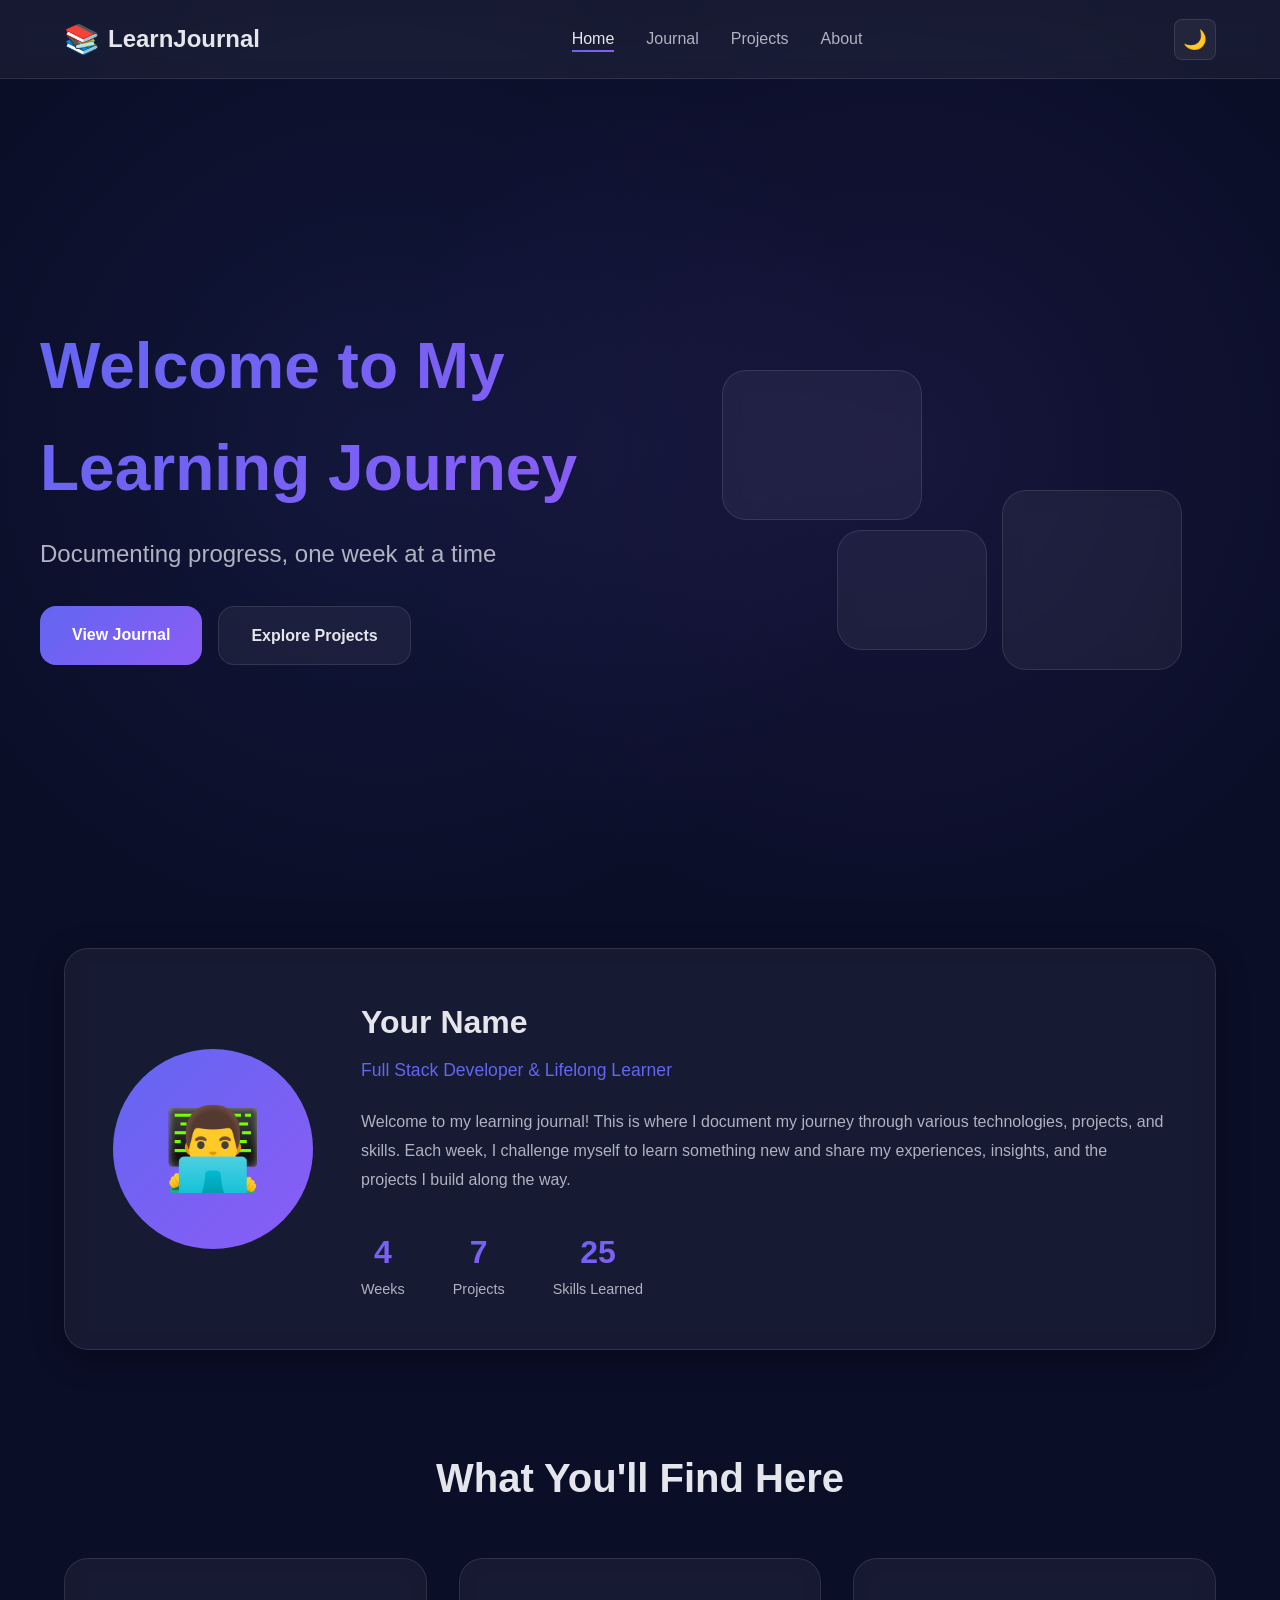
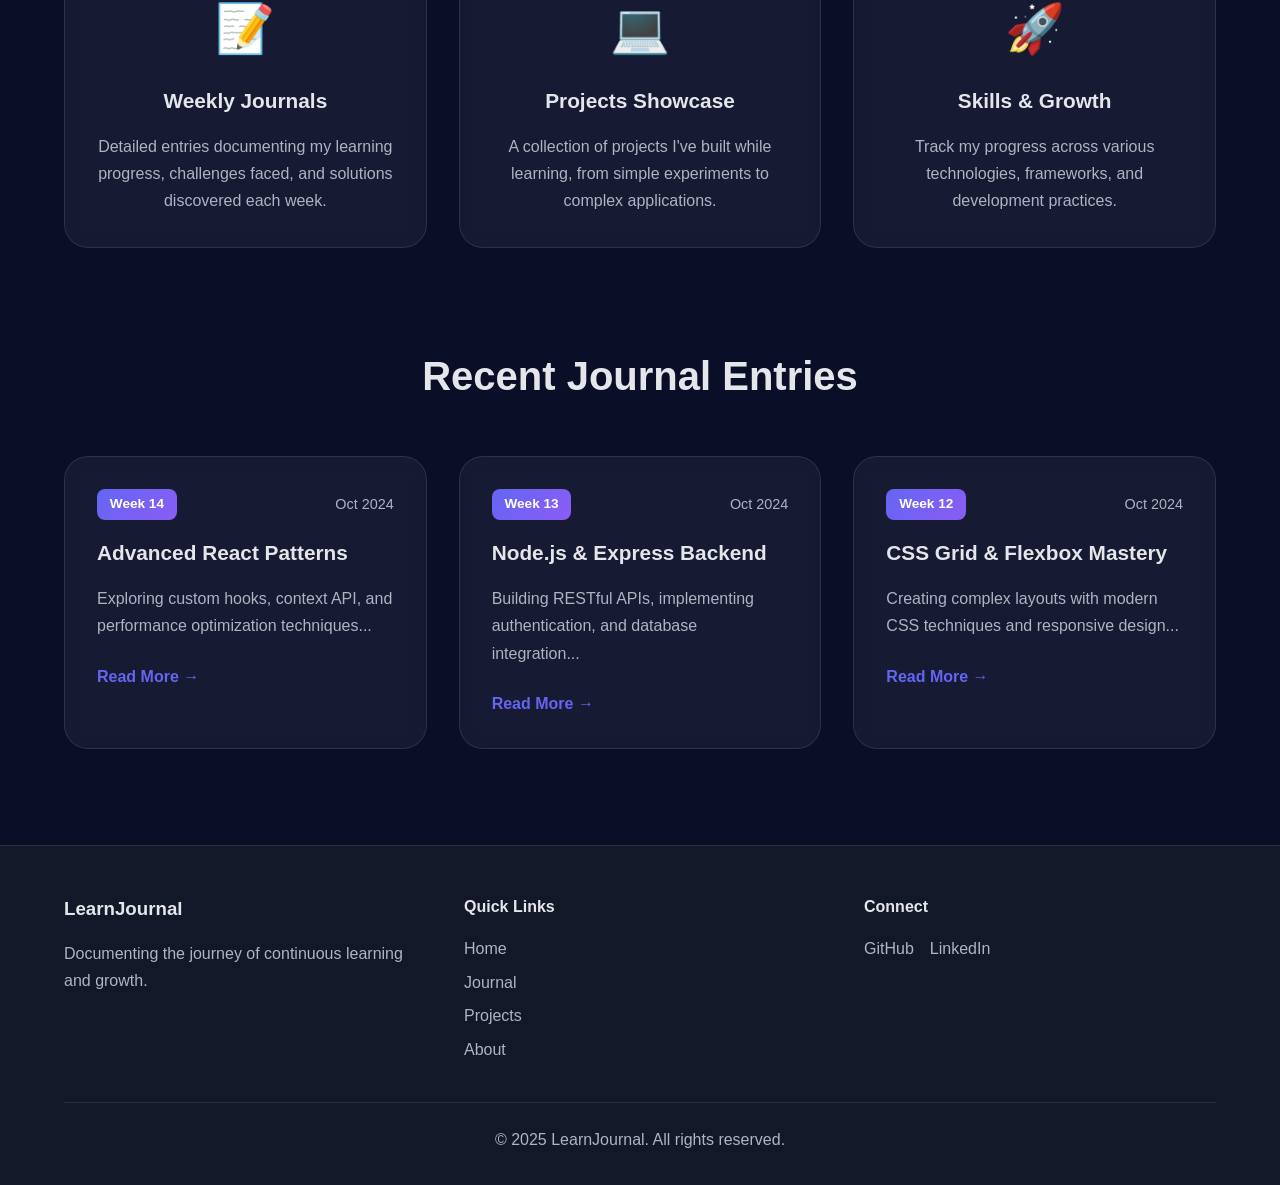
==== index.html @ dde5b125 "Initial Commit" ====
<!DOCTYPE html>
<html lang="en">
<head>
    <meta charset="UTF-8">
    <meta name="viewport" content="width=device-width, initial-scale=1.0">
    <title>Learning Journal - Home</title>
    <link rel="stylesheet" href="css/styles.css">
    <meta name="theme-color" content="#6366f1">
    <link rel="manifest" href="manifest.json">
</head>
<body>
    <!-- Navigation Bar -->
    <nav class="navbar">
        <div class="nav-container">
            <div class="nav-logo">
                <span class="logo-icon">📚</span>
                <span class="logo-text">LearnJournal</span>
            </div>
            <ul class="nav-menu">
                <li class="nav-item"><a href="index.html" class="nav-link active">Home</a></li>
                <li class="nav-item"><a href="journal.html" class="nav-link">Journal</a></li>
                <li class="nav-item"><a href="projects.html" class="nav-link">Projects</a></li>
                <li class="nav-item"><a href="about.html" class="nav-link">About</a></li>
            </ul>
            <button class="theme-toggle" id="themeToggle">
                <span class="theme-icon">🌙</span>
            </button>
            <div class="hamburger" id="hamburger">
                <span></span>
                <span></span>
                <span></span>
            </div>
        </div>
    </nav>

    <!-- Hero Section -->
    <section class="hero">
        <div class="hero-content">
            <div class="hero-text">
                <h1 class="hero-title fade-in">Welcome to My Learning Journey</h1>
                <p class="hero-subtitle fade-in-delay">Documenting progress, one week at a time</p>
                <div class="hero-buttons fade-in-delay-2">
                    <a href="journal.html" class="btn btn-primary">View Journal</a>
                    <a href="projects.html" class="btn btn-secondary">Explore Projects</a>
                </div>
            </div>
            <div class="hero-illustration">
                <div class="floating-card card-1"></div>
                <div class="floating-card card-2"></div>
                <div class="floating-card card-3"></div>
            </div>
        </div>
    </section>

    <!-- Profile Card -->
    <section class="profile-section">
        <div class="container">
            <div class="profile-card glass-effect">
                <div class="profile-image">
                    <div class="avatar-placeholder">👨‍💻</div>
                </div>
                <div class="profile-info">
                    <h2 class="profile-name">Your Name</h2>
                    <p class="profile-title">Full Stack Developer & Lifelong Learner</p>
                    <p class="profile-description">
                        Welcome to my learning journal! This is where I document my journey through various technologies, 
                        projects, and skills. Each week, I challenge myself to learn something new and share my experiences, 
                        insights, and the projects I build along the way.
                    </p>
                    <div class="profile-stats">
                        <div class="stat">
                            <span class="stat-number">14</span>
                            <span class="stat-label">Weeks</span>
                        </div>
                        <div class="stat">
                            <span class="stat-number">25+</span>
                            <span class="stat-label">Projects</span>
                        </div>
                        <div class="stat">
                            <span class="stat-number">100+</span>
                            <span class="stat-label">Skills Learned</span>
                        </div>
                    </div>
                </div>
            </div>
        </div>
    </section>

    <!-- Introduction Section -->
    <section class="intro-section">
        <div class="container">
            <h2 class="section-title">What You'll Find Here</h2>
            <div class="intro-grid">
                <div class="intro-card">
                    <div class="intro-icon">📝</div>
                    <h3>Weekly Journals</h3>
                    <p>Detailed entries documenting my learning progress, challenges faced, and solutions discovered each week.</p>
                </div>
                <div class="intro-card">
                    <div class="intro-icon">💻</div>
                    <h3>Projects Showcase</h3>
                    <p>A collection of projects I've built while learning, from simple experiments to complex applications.</p>
                </div>
                <div class="intro-card">
                    <div class="intro-icon">🚀</div>
                    <h3>Skills & Growth</h3>
                    <p>Track my progress across various technologies, frameworks, and development practices.</p>
                </div>
            </div>
        </div>
    </section>

    <!-- Recent Entries Preview -->
    <section class="recent-section">
        <div class="container">
            <h2 class="section-title">Recent Journal Entries</h2>
            <div class="recent-grid">
                <div class="recent-card">
                    <div class="recent-header">
                        <span class="recent-week">Week 14</span>
                        <span class="recent-date">Oct 2024</span>
                    </div>
                    <h3 class="recent-title">Advanced React Patterns</h3>
                    <p class="recent-excerpt">Exploring custom hooks, context API, and performance optimization techniques...</p>
                    <a href="journal.html" class="recent-link">Read More →</a>
                </div>
                <div class="recent-card">
                    <div class="recent-header">
                        <span class="recent-week">Week 13</span>
                        <span class="recent-date">Oct 2024</span>
                    </div>
                    <h3 class="recent-title">Node.js & Express Backend</h3>
                    <p class="recent-excerpt">Building RESTful APIs, implementing authentication, and database integration...</p>
                    <a href="journal.html" class="recent-link">Read More →</a>
                </div>
                <div class="recent-card">
                    <div class="recent-header">
                        <span class="recent-week">Week 12</span>
                        <span class="recent-date">Oct 2024</span>
                    </div>
                    <h3 class="recent-title">CSS Grid & Flexbox Mastery</h3>
                    <p class="recent-excerpt">Creating complex layouts with modern CSS techniques and responsive design...</p>
                    <a href="journal.html" class="recent-link">Read More →</a>
                </div>
            </div>
        </div>
    </section>

    <!-- Footer -->
    <footer class="footer">
        <div class="container">
            <div class="footer-content">
                <div class="footer-section">
                    <h3>LearnJournal</h3>
                    <p>Documenting the journey of continuous learning and growth.</p>
                </div>
                <div class="footer-section">
                    <h4>Quick Links</h4>
                    <ul class="footer-links">
                        <li><a href="index.html">Home</a></li>
                        <li><a href="journal.html">Journal</a></li>
                        <li><a href="projects.html">Projects</a></li>
                        <li><a href="about.html">About</a></li>
                    </ul>
                </div>
                <div class="footer-section">
                    <h4>Connect</h4>
                    <div class="social-links">
                        <a href="https://github.com/vtangri" class="social-link">GitHub</a>
                        <a href="https://www.linkedin.com/in/vanshika-tangri-47ab07303/" class="social-link">LinkedIn</a>
                        
                    </div>
                </div>
            </div>
            <div class="footer-bottom">
                <p>&copy; 2025 LearnJournal. All rights reserved.</p>
            </div>
        </div>
    </footer>

    <script src="js/script.js"></script>
    <script>
      if ('serviceWorker' in navigator) {
        window.addEventListener('load', function () {
          navigator.serviceWorker.register('/js/sw.js').then(function (registration) {
            console.log('ServiceWorker registration successful:', registration);
          }, function (err) {
            console.log('ServiceWorker registration failed:', err);
          });
        });
      }
      // PWA Install Prompt
      let deferredPrompt;
      window.addEventListener('beforeinstallprompt', (e) => {
        e.preventDefault();
        deferredPrompt = e;
        // Show a custom install button or UI here
        const btn = document.createElement('button');
        btn.innerText = 'Install My Journal App';
        btn.className = 'btn btn-primary';
        btn.style.position = 'fixed';
        btn.style.bottom = '24px';
        btn.style.right = '24px';
        btn.style.zIndex = '2000';
        btn.onclick = function () {
          btn.style.display = 'none';
          deferredPrompt.prompt();
          deferredPrompt.userChoice.then((choiceResult) => {
            if (choiceResult.outcome === 'accepted') {
              console.log('User installed My Journal App');
            }
            deferredPrompt = null;
          });
        };
        document.body.appendChild(btn);
      });
    </script>
</body>
</html>
---- css/styles.css ----
/* ===== CSS VARIABLES ===== */
:root {
    /* Dark Mode Colors */
    --bg-primary: #0a0e27;
    --bg-secondary: #131829;
    --bg-tertiary: #1a1f3a;
    --text-primary: #e4e6eb;
    --text-secondary: #b0b3c1;
    --accent-primary: #6366f1;
    --accent-secondary: #8b5cf6;
    --accent-gradient: linear-gradient(135deg, #6366f1 0%, #8b5cf6 100%);
    --glass-bg: rgba(255, 255, 255, 0.05);
    --glass-border: rgba(255, 255, 255, 0.1);
    --shadow: rgba(0, 0, 0, 0.3);
    --success: #10b981;
    --warning: #f59e0b;
    --danger: #ef4444;
    
    /* Light Mode Colors */
    --light-bg-primary: #ffffff;
    --light-bg-secondary: #f3f4f6;
    --light-bg-tertiary: #e5e7eb;
    --light-text-primary: #1f2937;
    --light-text-secondary: #6b7280;
    --light-glass-bg: rgba(0, 0, 0, 0.03);
    --light-glass-border: rgba(0, 0, 0, 0.1);
    --light-shadow: rgba(0, 0, 0, 0.1);
    
    /* Spacing */
    --spacing-xs: 0.5rem;
    --spacing-sm: 1rem;
    --spacing-md: 1.5rem;
    --spacing-lg: 2rem;
    --spacing-xl: 3rem;
    
    /* Border Radius */
    --radius-sm: 0.5rem;
    --radius-md: 1rem;
    --radius-lg: 1.5rem;
    
    /* Transitions */
    --transition-fast: 0.2s ease;
    --transition-base: 0.3s ease;
    --transition-slow: 0.5s ease;
}

/* Light Mode Override */
body.light-mode {
    --bg-primary: var(--light-bg-primary);
    --bg-secondary: var(--light-bg-secondary);
    --bg-tertiary: var(--light-bg-tertiary);
    --text-primary: var(--light-text-primary);
    --text-secondary: var(--light-text-secondary);
    --glass-bg: var(--light-glass-bg);
    --glass-border: var(--light-glass-border);
    --shadow: var(--light-shadow);
}

/* ===== RESET & BASE STYLES ===== */
* {
    margin: 0;
    padding: 0;
    box-sizing: border-box;
}

body {
    font-family: 'Inter', -apple-system, BlinkMacSystemFont, 'Segoe UI', Roboto, Oxygen, Ubuntu, Cantarell, sans-serif;
    background: var(--bg-primary);
    color: var(--text-primary);
    line-height: 1.6;
    overflow-x: hidden;
    transition: background var(--transition-base), color var(--transition-base);
}

.container {
    max-width: 1200px;
    margin: 0 auto;
    padding: 0 var(--spacing-md);
}

/* ===== NAVIGATION BAR ===== */
.navbar {
    position: fixed;
    top: 0;
    width: 100%;
    background: var(--glass-bg);
    backdrop-filter: blur(10px);
    border-bottom: 1px solid var(--glass-border);
    z-index: 1000;
    transition: all var(--transition-base);
}

.nav-container {
    max-width: 1200px;
    margin: 0 auto;
    padding: var(--spacing-sm) var(--spacing-md);
    display: flex;
    justify-content: space-between;
    align-items: center;
}

.nav-logo {
    display: flex;
    align-items: center;
    gap: var(--spacing-xs);
    font-size: 1.5rem;
    font-weight: 700;
    color: var(--text-primary);
}

.logo-icon {
    font-size: 1.8rem;
}

.nav-menu {
    display: flex;
    list-style: none;
    gap: var(--spacing-lg);
    align-items: center;
}

.nav-link {
    color: var(--text-secondary);
    text-decoration: none;
    font-weight: 500;
    position: relative;
    transition: color var(--transition-fast);
}

.nav-link::after {
    content: '';
    position: absolute;
    bottom: -5px;
    left: 0;
    width: 0;
    height: 2px;
    background: var(--accent-gradient);
    transition: width var(--transition-base);
}

.nav-link:hover,
.nav-link.active {
    color: var(--text-primary);
}

.nav-link:hover::after,
.nav-link.active::after {
    width: 100%;
}

.theme-toggle {
    background: var(--glass-bg);
    border: 1px solid var(--glass-border);
    border-radius: var(--radius-sm);
    padding: var(--spacing-xs);
    cursor: pointer;
    font-size: 1.2rem;
    transition: all var(--transition-fast);
}

.theme-toggle:hover {
    transform: scale(1.1) rotate(15deg);
}

.hamburger {
    display: none;
    flex-direction: column;
    gap: 5px;
    cursor: pointer;
}

.hamburger span {
    width: 25px;
    height: 3px;
    background: var(--text-primary);
    border-radius: 3px;
    transition: all var(--transition-base);
}

.hamburger.active span:nth-child(1) {
    transform: rotate(45deg) translate(8px, 8px);
}

.hamburger.active span:nth-child(2) {
    opacity: 0;
}

.hamburger.active span:nth-child(3) {
    transform: rotate(-45deg) translate(7px, -7px);
}

/* ===== HERO SECTION ===== */
.hero {
    min-height: 100vh;
    display: flex;
    align-items: center;
    padding: calc(80px + var(--spacing-xl)) var(--spacing-md) var(--spacing-xl);
    position: relative;
    overflow: hidden;
}

.hero::before {
    content: '';
    position: absolute;
    top: 0;
    left: 0;
    width: 100%;
    height: 100%;
    background: radial-gradient(circle at 30% 50%, rgba(99, 102, 241, 0.1) 0%, transparent 50%),
                radial-gradient(circle at 70% 50%, rgba(139, 92, 246, 0.1) 0%, transparent 50%);
    z-index: -1;
}

.hero-content {
    max-width: 1200px;
    margin: 0 auto;
    display: grid;
    grid-template-columns: 1fr 1fr;
    gap: var(--spacing-xl);
    align-items: center;
}

.hero-title {
    font-size: clamp(2.5rem, 5vw, 4rem);
    font-weight: 800;
    background: var(--accent-gradient);
    -webkit-background-clip: text;
    background-clip: text;
    -webkit-text-fill-color: transparent;
    margin-bottom: var(--spacing-sm);
}

.hero-subtitle {
    font-size: clamp(1.1rem, 2vw, 1.5rem);
    color: var(--text-secondary);
    margin-bottom: var(--spacing-lg);
}

.hero-buttons {
    display: flex;
    gap: var(--spacing-sm);
    flex-wrap: wrap;
}

.btn {
    padding: var(--spacing-sm) var(--spacing-lg);
    border-radius: var(--radius-md);
    text-decoration: none;
    font-weight: 600;
    transition: all var(--transition-base);
    display: inline-block;
}

.btn-primary {
    background: var(--accent-gradient);
    color: white;
}

.btn-primary:hover {
    transform: translateY(-2px);
    box-shadow: 0 10px 30px rgba(99, 102, 241, 0.3);
}

.btn-secondary {
    background: var(--glass-bg);
    border: 1px solid var(--glass-border);
    color: var(--text-primary);
}

.btn-secondary:hover {
    background: var(--glass-border);
    transform: translateY(-2px);
}

/* Floating Cards Animation */
.hero-illustration {
    position: relative;
    height: 400px;
}

.floating-card {
    position: absolute;
    border-radius: var(--radius-lg);
    background: var(--glass-bg);
    backdrop-filter: blur(10px);
    border: 1px solid var(--glass-border);
}

.card-1 {
    width: 200px;
    height: 150px;
    top: 20%;
    left: 10%;
    animation: float 6s ease-in-out infinite;
}

.card-2 {
    width: 180px;
    height: 180px;
    top: 50%;
    right: 10%;
    animation: float 8s ease-in-out infinite 1s;
}

.card-3 {
    width: 150px;
    height: 120px;
    bottom: 10%;
    left: 30%;
    animation: float 7s ease-in-out infinite 2s;
}

@keyframes float {
    0%, 100% { transform: translateY(0px); }
    50% { transform: translateY(-20px); }
}

/* Fade In Animations */
.fade-in {
    animation: fadeIn 1s ease-out;
}

.fade-in-delay {
    animation: fadeIn 1s ease-out 0.3s both;
}

.fade-in-delay-2 {
    animation: fadeIn 1s ease-out 0.6s both;
}

@keyframes fadeIn {
    from {
        opacity: 0;
        transform: translateY(30px);
    }
    to {
        opacity: 1;
        transform: translateY(0);
    }
}

/* ===== PROFILE SECTION ===== */
.profile-section {
    padding: var(--spacing-xl) var(--spacing-md);
}

.profile-card {
    display: grid;
    grid-template-columns: auto 1fr;
    gap: var(--spacing-xl);
    padding: var(--spacing-xl);
    border-radius: var(--radius-lg);
    align-items: center;
}

.glass-effect {
    background: var(--glass-bg);
    backdrop-filter: blur(10px);
    border: 1px solid var(--glass-border);
    box-shadow: 0 8px 32px var(--shadow);
}

.profile-image {
    width: 200px;
    height: 200px;
}

.avatar-placeholder {
    width: 100%;
    height: 100%;
    border-radius: 50%;
    background: var(--accent-gradient);
    display: flex;
    align-items: center;
    justify-content: center;
    font-size: 5rem;
}

.profile-name {
    font-size: 2rem;
    font-weight: 700;
    margin-bottom: var(--spacing-xs);
}

.profile-title {
    color: var(--accent-primary);
    font-size: 1.1rem;
    margin-bottom: var(--spacing-md);
}

.profile-description {
    color: var(--text-secondary);
    margin-bottom: var(--spacing-lg);
    line-height: 1.8;
}

.profile-stats {
    display: flex;
    gap: var(--spacing-xl);
}

.stat {
    display: flex;
    flex-direction: column;
    align-items: center;
}

.stat-number {
    font-size: 2rem;
    font-weight: 700;
    background: var(--accent-gradient);
    -webkit-background-clip: text;
    background-clip: text;
    -webkit-text-fill-color: transparent;
}

.stat-label {
    color: var(--text-secondary);
    font-size: 0.9rem;
}

/* ===== SECTIONS ===== */
.intro-section,
.recent-section {
    padding: var(--spacing-xl) var(--spacing-md);
}

.section-title {
    font-size: 2.5rem;
    font-weight: 700;
    text-align: center;
    margin-bottom: var(--spacing-xl);
}

.intro-grid {
    display: grid;
    grid-template-columns: repeat(auto-fit, minmax(280px, 1fr));
    gap: var(--spacing-lg);
}

.intro-card {
    background: var(--glass-bg);
    backdrop-filter: blur(10px);
    border: 1px solid var(--glass-border);
    border-radius: var(--radius-lg);
    padding: var(--spacing-lg);
    text-align: center;
    transition: all var(--transition-base);
}

.intro-card:hover {
    transform: translateY(-10px);
    box-shadow: 0 15px 40px var(--shadow);
}

.intro-icon {
    font-size: 3rem;
    margin-bottom: var(--spacing-sm);
}

.intro-card h3 {
    font-size: 1.3rem;
    margin-bottom: var(--spacing-sm);
}

.intro-card p {
    color: var(--text-secondary);
    line-height: 1.7;
}

/* ===== RECENT ENTRIES ===== */
.recent-grid {
    display: grid;
    grid-template-columns: repeat(auto-fit, minmax(300px, 1fr));
    gap: var(--spacing-lg);
}

.recent-card {
    background: var(--glass-bg);
    backdrop-filter: blur(10px);
    border: 1px solid var(--glass-border);
    border-radius: var(--radius-lg);
    padding: var(--spacing-lg);
    transition: all var(--transition-base);
}

.recent-card:hover {
    transform: translateY(-5px);
    box-shadow: 0 10px 30px var(--shadow);
}

.recent-header {
    display: flex;
    justify-content: space-between;
    align-items: center;
    margin-bottom: var(--spacing-sm);
}

.recent-week {
    background: var(--accent-gradient);
    color: white;
    padding: 0.3rem 0.8rem;
    border-radius: var(--radius-sm);
    font-size: 0.85rem;
    font-weight: 600;
}

.recent-date {
    color: var(--text-secondary);
    font-size: 0.9rem;
}

.recent-title {
    font-size: 1.3rem;
    margin-bottom: var(--spacing-sm);
}

.recent-excerpt {
    color: var(--text-secondary);
    margin-bottom: var(--spacing-md);
    line-height: 1.7;
}

.recent-link {
    color: var(--accent-primary);
    text-decoration: none;
    font-weight: 600;
    transition: color var(--transition-fast);
}

.recent-link:hover {
    color: var(--accent-secondary);
}

/* ===== FOOTER ===== */
.footer {
    background: var(--bg-secondary);
    padding: var(--spacing-xl) var(--spacing-md) var(--spacing-lg);
    margin-top: var(--spacing-xl);
    border-top: 1px solid var(--glass-border);
}

.footer-content {
    display: grid;
    grid-template-columns: repeat(auto-fit, minmax(250px, 1fr));
    gap: var(--spacing-xl);
    margin-bottom: var(--spacing-lg);
}

.footer-section h3,
.footer-section h4 {
    margin-bottom: var(--spacing-sm);
}

.footer-section p {
    color: var(--text-secondary);
    line-height: 1.7;
}

.footer-links {
    list-style: none;
}

.footer-links li {
    margin-bottom: var(--spacing-xs);
}

.footer-links a,
.social-link {
    color: var(--text-secondary);
    text-decoration: none;
    transition: color var(--transition-fast);
}

.footer-links a:hover,
.social-link:hover {
    color: var(--accent-primary);
}

.social-links {
    display: flex;
    gap: var(--spacing-sm);
}

.footer-bottom {
    text-align: center;
    padding-top: var(--spacing-md);
    border-top: 1px solid var(--glass-border);
    color: var(--text-secondary);
}

/* ===== RESPONSIVE DESIGN ===== */
@media (max-width: 768px) {
    .nav-menu {
        position: fixed;
        top: 70px;
        left: -100%;
        flex-direction: column;
        background: var(--bg-secondary);
        width: 100%;
        padding: var(--spacing-lg);
        transition: left var(--transition-base);
        border-bottom: 1px solid var(--glass-border);
    }
    
    .nav-menu.active {
        left: 0;
    }
    
    .hamburger {
        display: flex;
    }
    
    .hero-content {
        grid-template-columns: 1fr;
    }
    
    .hero-illustration {
        display: none;
    }
    
    .profile-card {
        grid-template-columns: 1fr;
        text-align: center;
    }
    
    .profile-image {
        margin: 0 auto;
    }
    
    .profile-stats {
        justify-content: center;
    }
    
    .footer-content {
        grid-template-columns: 1fr;
        text-align: center;
    }
    
    .social-links {
        justify-content: center;
    }
}

@media (max-width: 480px) {
    .hero-title {
        font-size: 2rem;
    }
    
    .profile-stats {
        flex-direction: column;
        gap: var(--spacing-md);
    }
    
    .recent-grid,
    .intro-grid {
        grid-template-columns: 1fr;
    }
}

/* ===== PAGE HEADER ===== */
.page-header {
    padding: calc(80px + var(--spacing-xl)) var(--spacing-md) var(--spacing-xl);
    text-align: center;
    background: radial-gradient(circle at 50% 50%, rgba(99, 102, 241, 0.1) 0%, transparent 70%);
}

.page-title {
    font-size: clamp(2.5rem, 5vw, 3.5rem);
    font-weight: 800;
    background: var(--accent-gradient);
    -webkit-background-clip: text;
    background-clip: text;
    -webkit-text-fill-color: transparent;
    margin-bottom: var(--spacing-sm);
}

.page-subtitle {
    font-size: clamp(1rem, 2vw, 1.3rem);
    color: var(--text-secondary);
}

/* ===== JOURNAL PAGE ===== */
.week-tracker {
    max-width: 500px;
    margin: var(--spacing-xl) auto 0;
    padding: var(--spacing-lg);
    background: var(--glass-bg);
    backdrop-filter: blur(10px);
    border: 1px solid var(--glass-border);
    border-radius: var(--radius-lg);
}

.tracker-info {
    display: flex;
    justify-content: space-between;
    margin-bottom: var(--spacing-sm);
}

.tracker-label {
    color: var(--text-secondary);
    font-size: 0.9rem;
}

.tracker-week {
    font-weight: 600;
    color: var(--accent-primary);
}

.progress-bar {
    height: 8px;
    background: var(--bg-tertiary);
    border-radius: 10px;
    overflow: hidden;
}

.progress-fill {
    height: 100%;
    background: var(--accent-gradient);
    border-radius: 10px;
    transition: width 1s ease;
}

.journal-section {
    padding: var(--spacing-xl) var(--spacing-md);
}

.journal-controls {
    display: flex;
    gap: var(--spacing-md);
    margin-bottom: var(--spacing-xl);
    flex-wrap: wrap;
}

.search-box {
    flex: 1;
    min-width: 250px;
    display: flex;
    align-items: center;
    gap: var(--spacing-sm);
    background: var(--glass-bg);
    border: 1px solid var(--glass-border);
    border-radius: var(--radius-md);
    padding: var(--spacing-sm) var(--spacing-md);
}

.search-icon {
    font-size: 1.2rem;
}

#searchInput {
    flex: 1;
    background: transparent;
    border: none;
    color: var(--text-primary);
    font-size: 1rem;
    outline: none;
}

.filter-select {
    padding: var(--spacing-sm) var(--spacing-md);
    background: var(--glass-bg);
    border: 1px solid var(--glass-border);
    border-radius: var(--radius-md);
    color: var(--text-primary);
    font-size: 1rem;
    cursor: pointer;
    outline: none;
}

.journal-grid {
    display: grid;
    grid-template-columns: repeat(auto-fill, minmax(350px, 1fr));
    gap: var(--spacing-lg);
}

.journal-card {
    background: var(--glass-bg);
    backdrop-filter: blur(10px);
    border: 1px solid var(--glass-border);
    border-radius: var(--radius-lg);
    padding: var(--spacing-lg);
    transition: all var(--transition-base);
}

.journal-card:hover {
    transform: translateY(-5px);
    box-shadow: 0 15px 40px var(--shadow);
}

.journal-badge {
    display: flex;
    justify-content: space-between;
    align-items: center;
    margin-bottom: var(--spacing-md);
}

.badge-week {
    background: var(--accent-gradient);
    color: white;
    padding: 0.4rem 1rem;
    border-radius: var(--radius-sm);
    font-weight: 600;
    font-size: 0.9rem;
}

.badge-date {
    color: var(--text-secondary);
    font-size: 0.9rem;
}

.journal-title {
    font-size: 1.4rem;
    margin-bottom: var(--spacing-sm);
    line-height: 1.3;
}

.journal-tags {
    display: flex;
    gap: var(--spacing-xs);
    margin-bottom: var(--spacing-md);
    flex-wrap: wrap;
}

.tag {
    background: var(--bg-tertiary);
    color: var(--text-secondary);
    padding: 0.3rem 0.8rem;
    border-radius: var(--radius-sm);
    font-size: 0.85rem;
}

.journal-excerpt {
    color: var(--text-secondary);
    line-height: 1.7;
    margin-bottom: var(--spacing-md);
}

.journal-meta {
    display: flex;
    gap: var(--spacing-md);
    margin-bottom: var(--spacing-md);
    padding-top: var(--spacing-md);
    border-top: 1px solid var(--glass-border);
}

.meta-item {
    color: var(--text-secondary);
    font-size: 0.9rem;
}

.read-more-btn {
    width: 100%;
    padding: var(--spacing-sm);
    background: var(--accent-gradient);
    color: white;
    border: none;
    border-radius: var(--radius-md);
    font-weight: 600;
    cursor: pointer;
    transition: all var(--transition-base);
}

.read-more-btn:hover {
    transform: translateY(-2px);
    box-shadow: 0 5px 20px rgba(99, 102, 241, 0.3);
}

/* ===== PROJECTS PAGE ===== */
.projects-filter {
    padding: var(--spacing-lg) var(--spacing-md);
}

.filter-buttons {
    display: flex;
    gap: var(--spacing-sm);
    justify-content: center;
    flex-wrap: wrap;
}

.filter-btn {
    padding: var(--spacing-sm) var(--spacing-lg);
    background: var(--glass-bg);
    border: 1px solid var(--glass-border);
    color: var(--text-secondary);
    border-radius: var(--radius-md);
    cursor: pointer;
    font-weight: 500;
    transition: all var(--transition-base);
}

.filter-btn:hover,
.filter-btn.active {
    background: var(--accent-gradient);
    color: white;
    border-color: transparent;
}

.projects-section {
    padding: var(--spacing-xl) var(--spacing-md);
}

.projects-grid {
    display: grid;
    grid-template-columns: repeat(auto-fill, minmax(320px, 1fr));
    gap: var(--spacing-lg);
}

.project-card {
    background: var(--glass-bg);
    backdrop-filter: blur(10px);
    border: 1px solid var(--glass-border);
    border-radius: var(--radius-lg);
    overflow: hidden;
    transition: all var(--transition-base);
}

.project-card:hover {
    transform: translateY(-10px);
    box-shadow: 0 20px 50px var(--shadow);
}

.project-image {
    position: relative;
    height: 200px;
    overflow: hidden;
}

.project-placeholder {
    width: 100%;
    height: 100%;
    display: flex;
    align-items: center;
    justify-content: center;
}

.placeholder-icon {
    font-size: 4rem;
}

.project-overlay {
    position: absolute;
    top: 0;
    left: 0;
    width: 100%;
    height: 100%;
    background: rgba(0, 0, 0, 0.8);
    display: flex;
    gap: var(--spacing-sm);
    align-items: center;
    justify-content: center;
    opacity: 0;
    transition: opacity var(--transition-base);
}

.project-card:hover .project-overlay {
    opacity: 1;
}

.overlay-btn {
    padding: var(--spacing-sm) var(--spacing-md);
    background: white;
    color: #000;
    border: none;
    border-radius: var(--radius-md);
    font-weight: 600;
    cursor: pointer;
    transition: all var(--transition-fast);
}

.overlay-btn.secondary {
    background: transparent;
    color: white;
    border: 2px solid white;
}

.overlay-btn:hover {
    transform: scale(1.05);
}

.project-content {
    padding: var(--spacing-lg);
}

.project-title {
    font-size: 1.3rem;
    margin-bottom: var(--spacing-sm);
}

.project-description {
    color: var(--text-secondary);
    line-height: 1.7;
    margin-bottom: var(--spacing-md);
}

.project-tech {
    display: flex;
    gap: var(--spacing-xs);
    flex-wrap: wrap;
    margin-bottom: var(--spacing-md);
}

.tech-tag {
    background: var(--bg-tertiary);
    color: var(--accent-primary);
    padding: 0.3rem 0.8rem;
    border-radius: var(--radius-sm);
    font-size: 0.85rem;
    font-weight: 500;
}

.project-footer {
    display: flex;
    justify-content: space-between;
    align-items: center;
    padding-top: var(--spacing-md);
    border-top: 1px solid var(--glass-border);
}

.project-status {
    padding: 0.3rem 0.8rem;
    border-radius: var(--radius-sm);
    font-size: 0.85rem;
    font-weight: 600;
}

.status-completed {
    background: rgba(16, 185, 129, 0.2);
    color: var(--success);
}

.status-progress {
    background: rgba(245, 158, 11, 0.2);
    color: var(--warning);
}

.project-date {
    color: var(--text-secondary);
    font-size: 0.9rem;
}

/* ===== ABOUT PAGE ===== */
.about-profile {
    padding: var(--spacing-xl) var(--spacing-md);
}

.about-grid {
    display: grid;
    grid-template-columns: auto 1fr;
    gap: var(--spacing-xl);
    background: var(--glass-bg);
    backdrop-filter: blur(10px);
    border: 1px solid var(--glass-border);
    border-radius: var(--radius-lg);
    padding: var(--spacing-xl);
}

.about-image-container {
    display: flex;
    flex-direction: column;
    align-items: center;
    gap: var(--spacing-lg);
}

.about-image {
    width: 250px;
    height: 250px;
}

.avatar-large {
    width: 100%;
    height: 100%;
    border-radius: 50%;
    background: var(--accent-gradient);
    display: flex;
    align-items: center;
    justify-content: center;
    font-size: 8rem;
    box-shadow: 0 10px 40px var(--shadow);
}

.social-icons {
    display: flex;
    gap: var(--spacing-sm);
}

.social-icon {
    width: 50px;
    height: 50px;
    background: var(--glass-bg);
    border: 1px solid var(--glass-border);
    border-radius: 50%;
    display: flex;
    align-items: center;
    justify-content: center;
    font-size: 1.5rem;
    transition: all var(--transition-base);
}

.social-icon:hover {
    background: var(--accent-gradient);
    transform: translateY(-5px);
}

.about-name {
    font-size: 2.5rem;
    font-weight: 700;
    margin-bottom: var(--spacing-xs);
}

.about-title {
    color: var(--accent-primary);
    font-size: 1.2rem;
    margin-bottom: var(--spacing-lg);
}

.about-text p {
    color: var(--text-secondary);
    line-height: 1.8;
    margin-bottom: var(--spacing-md);
}

.about-highlights {
    display: grid;
    gap: var(--spacing-md);
    margin-top: var(--spacing-lg);
}

.highlight-item {
    display: flex;
    gap: var(--spacing-md);
    align-items: flex-start;
    padding: var(--spacing-md);
    background: var(--bg-tertiary);
    border-radius: var(--radius-md);
}

.highlight-icon {
    font-size: 2rem;
}

.highlight-item h4 {
    margin-bottom: 0.3rem;
}

.highlight-item p {
    color: var(--text-secondary);
    font-size: 0.95rem;
}

/* ===== SKILLS SECTION ===== */
.skills-section {
    padding: var(--spacing-xl) var(--spacing-md);
    background: var(--bg-secondary);
}

.skills-categories {
    display: grid;
    grid-template-columns: repeat(auto-fit, minmax(350px, 1fr));
    gap: var(--spacing-lg);
}

.skill-category {
    background: var(--glass-bg);
    backdrop-filter: blur(10px);
    border: 1px solid var(--glass-border);
    border-radius: var(--radius-lg);
    padding: var(--spacing-lg);
}

.category-title {
    display: flex;
    align-items: center;
    gap: var(--spacing-sm);
    font-size: 1.3rem;
    margin-bottom: var(--spacing-lg);
}

.category-icon {
    font-size: 1.5rem;
}

.skills-list {
    display: grid;
    gap: var(--spacing-md);
}

.skill-item {
    margin-bottom: var(--spacing-sm);
}

.skill-header {
    display: flex;
    justify-content: space-between;
    margin-bottom: 0.5rem;
}

.skill-name {
    font-weight: 600;
}

.skill-percentage {
    color: var(--accent-primary);
    font-weight: 600;
}

.skill-bar {
    height: 8px;
    background: var(--bg-tertiary);
    border-radius: 10px;
    overflow: hidden;
}

.skill-progress {
    height: 100%;
    background: var(--accent-gradient);
    border-radius: 10px;
    transition: width 1.5s ease;
}

/* ===== TIMELINE SECTION ===== */
.timeline-section {
    padding: var(--spacing-xl) var(--spacing-md);
}

.timeline {
    max-width: 800px;
    margin: 0 auto;
    position: relative;
}

.timeline::before {
    content: '';
    position: absolute;
    left: 20px;
    top: 0;
    height: 100%;
    width: 2px;
    background: var(--glass-border);
}

.timeline-item {
    position: relative;
    padding-left: 60px;
    margin-bottom: var(--spacing-xl);
}

.timeline-marker {
    position: absolute;
    left: 10px;
    top: 0;
    width: 20px;
    height: 20px;
    background: var(--accent-gradient);
    border-radius: 50%;
    border: 3px solid var(--bg-primary);
}

.timeline-content {
    background: var(--glass-bg);
    backdrop-filter: blur(10px);
    border: 1px solid var(--glass-border);
    border-radius: var(--radius-lg);
    padding: var(--spacing-lg);
}

.timeline-date {
    color: var(--accent-primary);
    font-weight: 600;
    font-size: 0.9rem;
}

.timeline-content h3 {
    font-size: 1.3rem;
    margin: var(--spacing-xs) 0;
}

.timeline-content p {
    color: var(--text-secondary);
    line-height: 1.7;
}

/* ===== CONTACT SECTION ===== */
.contact-section {
    padding: var(--spacing-xl) var(--spacing-md);
    background: var(--bg-secondary);
}

.contact-grid {
    display: grid;
    grid-template-columns: 1fr 1fr;
    gap: var(--spacing-xl);
}

.contact-info h3 {
    font-size: 1.8rem;
    margin-bottom: var(--spacing-md);
}

.contact-info p {
    color: var(--text-secondary);
    line-height: 1.8;
    margin-bottom: var(--spacing-lg);
}

.contact-methods {
    display: grid;
    gap: var(--spacing-md);
}

.contact-method {
    display: flex;
    gap: var(--spacing-md);
    align-items: flex-start;
}

.method-icon {
    font-size: 2rem;
}

.contact-method h4 {
    font-size: 1rem;
    margin-bottom: 0.3rem;
}

.contact-method a {
    color: var(--accent-primary);
    text-decoration: none;
    transition: color var(--transition-fast);
}

.contact-method a:hover {
    color: var(--accent-secondary);
}

.contact-form-container {
    background: var(--glass-bg);
    backdrop-filter: blur(10px);
    border: 1px solid var(--glass-border);
    border-radius: var(--radius-lg);
    padding: var(--spacing-xl);
}

.contact-form {
    display: grid;
    gap: var(--spacing-md);
}

.form-group {
    display: flex;
    flex-direction: column;
    gap: 0.5rem;
}

.form-group label {
    font-weight: 600;
    color: var(--text-primary);
}

.form-group input,
.form-group textarea {
    padding: var(--spacing-sm) var(--spacing-md);
    background: var(--bg-tertiary);
    border: 1px solid var(--glass-border);
    border-radius: var(--radius-md);
    color: var(--text-primary);
    font-size: 1rem;
    font-family: inherit;
    transition: border-color var(--transition-fast);
}

.form-group input:focus,
.form-group textarea:focus {
    outline: none;
    border-color: var(--accent-primary);
}

.form-group textarea {
    resize: vertical;
}

/* ===== RESPONSIVE FOR NEW PAGES ===== */
@media (max-width: 768px) {
    .journal-grid {
        grid-template-columns: 1fr;
    }
    
    .projects-grid {
        grid-template-columns: 1fr;
    }
    
    .about-grid {
        grid-template-columns: 1fr;
        text-align: center;
    }
    
    .about-image {
        margin: 0 auto;
    }
    
    .skills-categories {
        grid-template-columns: 1fr;
    }
    
    .contact-grid {
        grid-template-columns: 1fr;
    }
    
    .timeline::before {
        left: 10px;
    }
    
    .timeline-item {
        padding-left: 50px;
    }
    
    .timeline-marker {
        left: 0;
    }
}
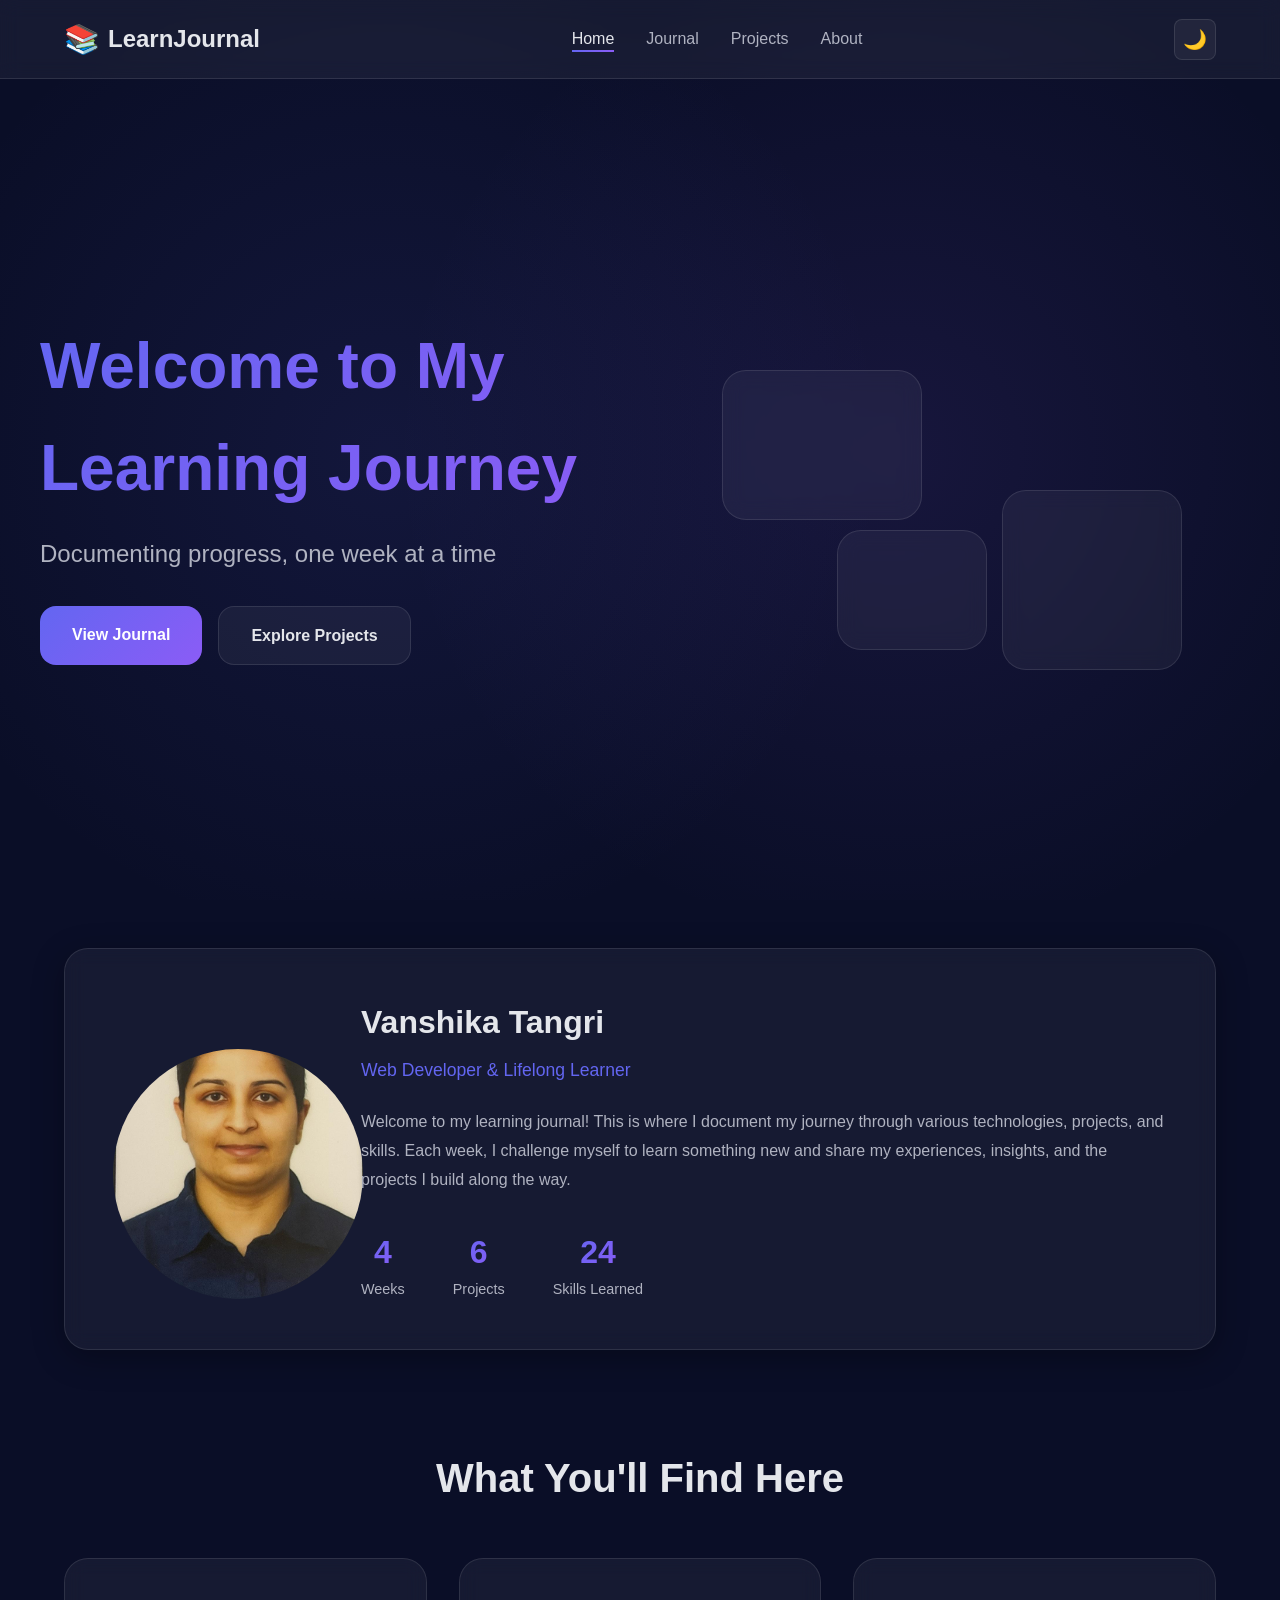
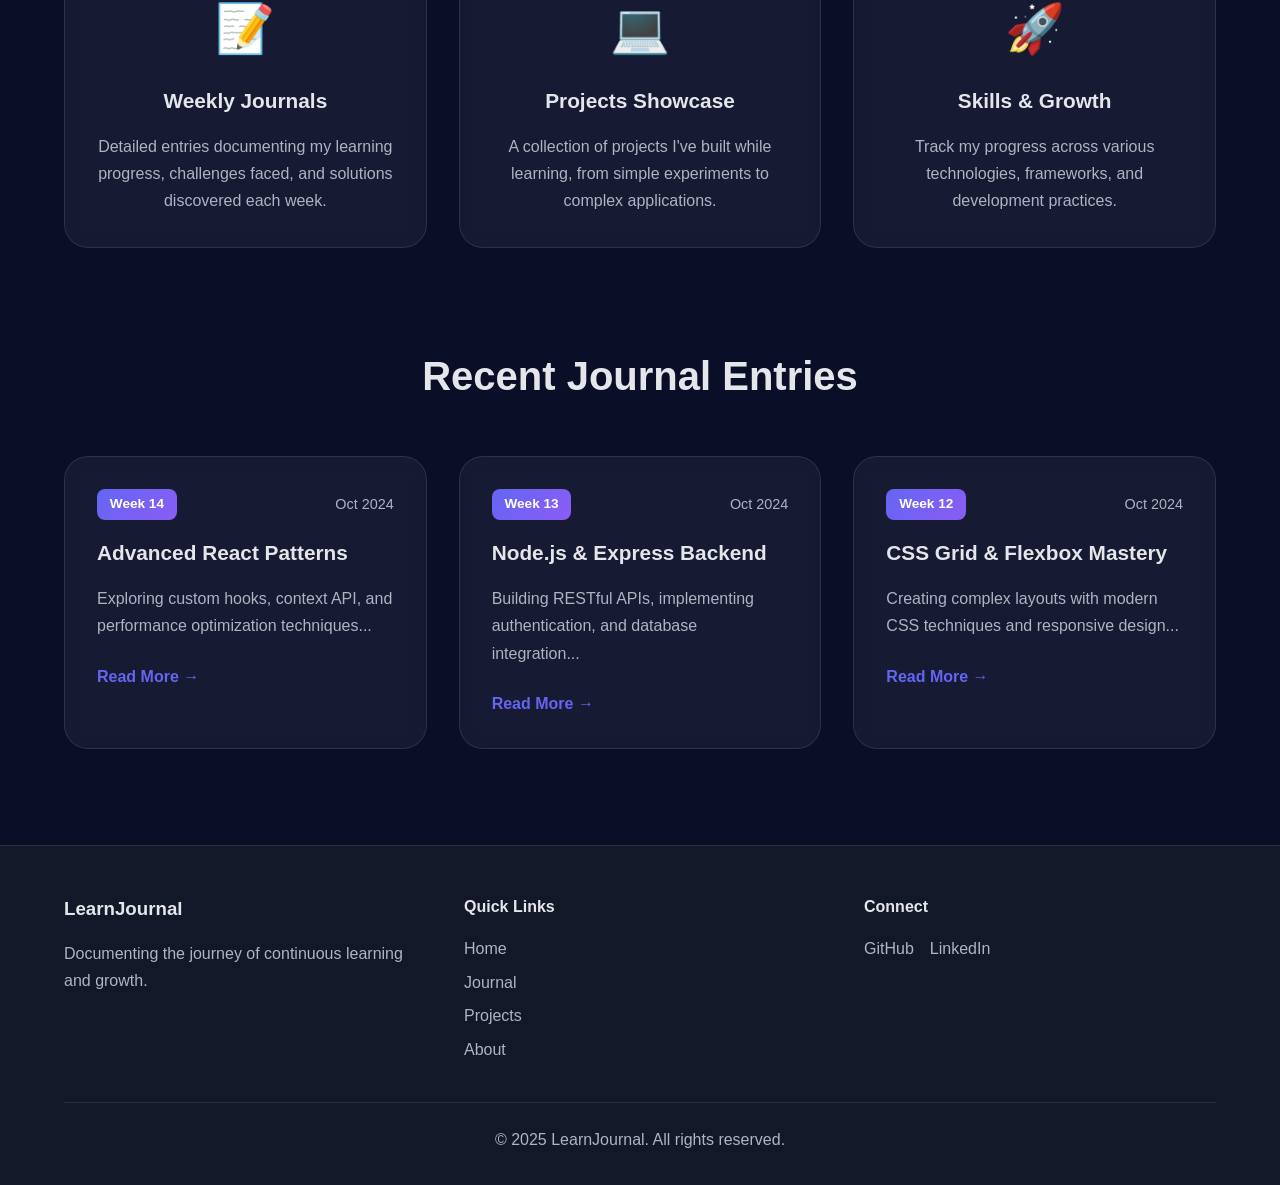
==== commit 1b6e4eeb: "fix" ====
--- a/index.html
+++ b/index.html
@@ -57,11 +57,11 @@
         <div class="container">
             <div class="profile-card glass-effect">
                 <div class="profile-image">
-                    <div class="avatar-placeholder">👨‍💻</div>
+                    <img src="img/image.jpeg" alt="Profile picture of Vanshika Tangri" width="250" height="250" style="border-radius: 50%; object-fit: cover; display: block;" />
                 </div>
                 <div class="profile-info">
-                    <h2 class="profile-name">Your Name</h2>
-                    <p class="profile-title">Full Stack Developer & Lifelong Learner</p>
+                    <h2 class="profile-name">Vanshika Tangri</h2>
+                    <p class="profile-title">Web Developer & Lifelong Learner</p>
                     <p class="profile-description">
                         Welcome to my learning journal! This is where I document my journey through various technologies, 
                         projects, and skills. Each week, I challenge myself to learn something new and share my experiences, 
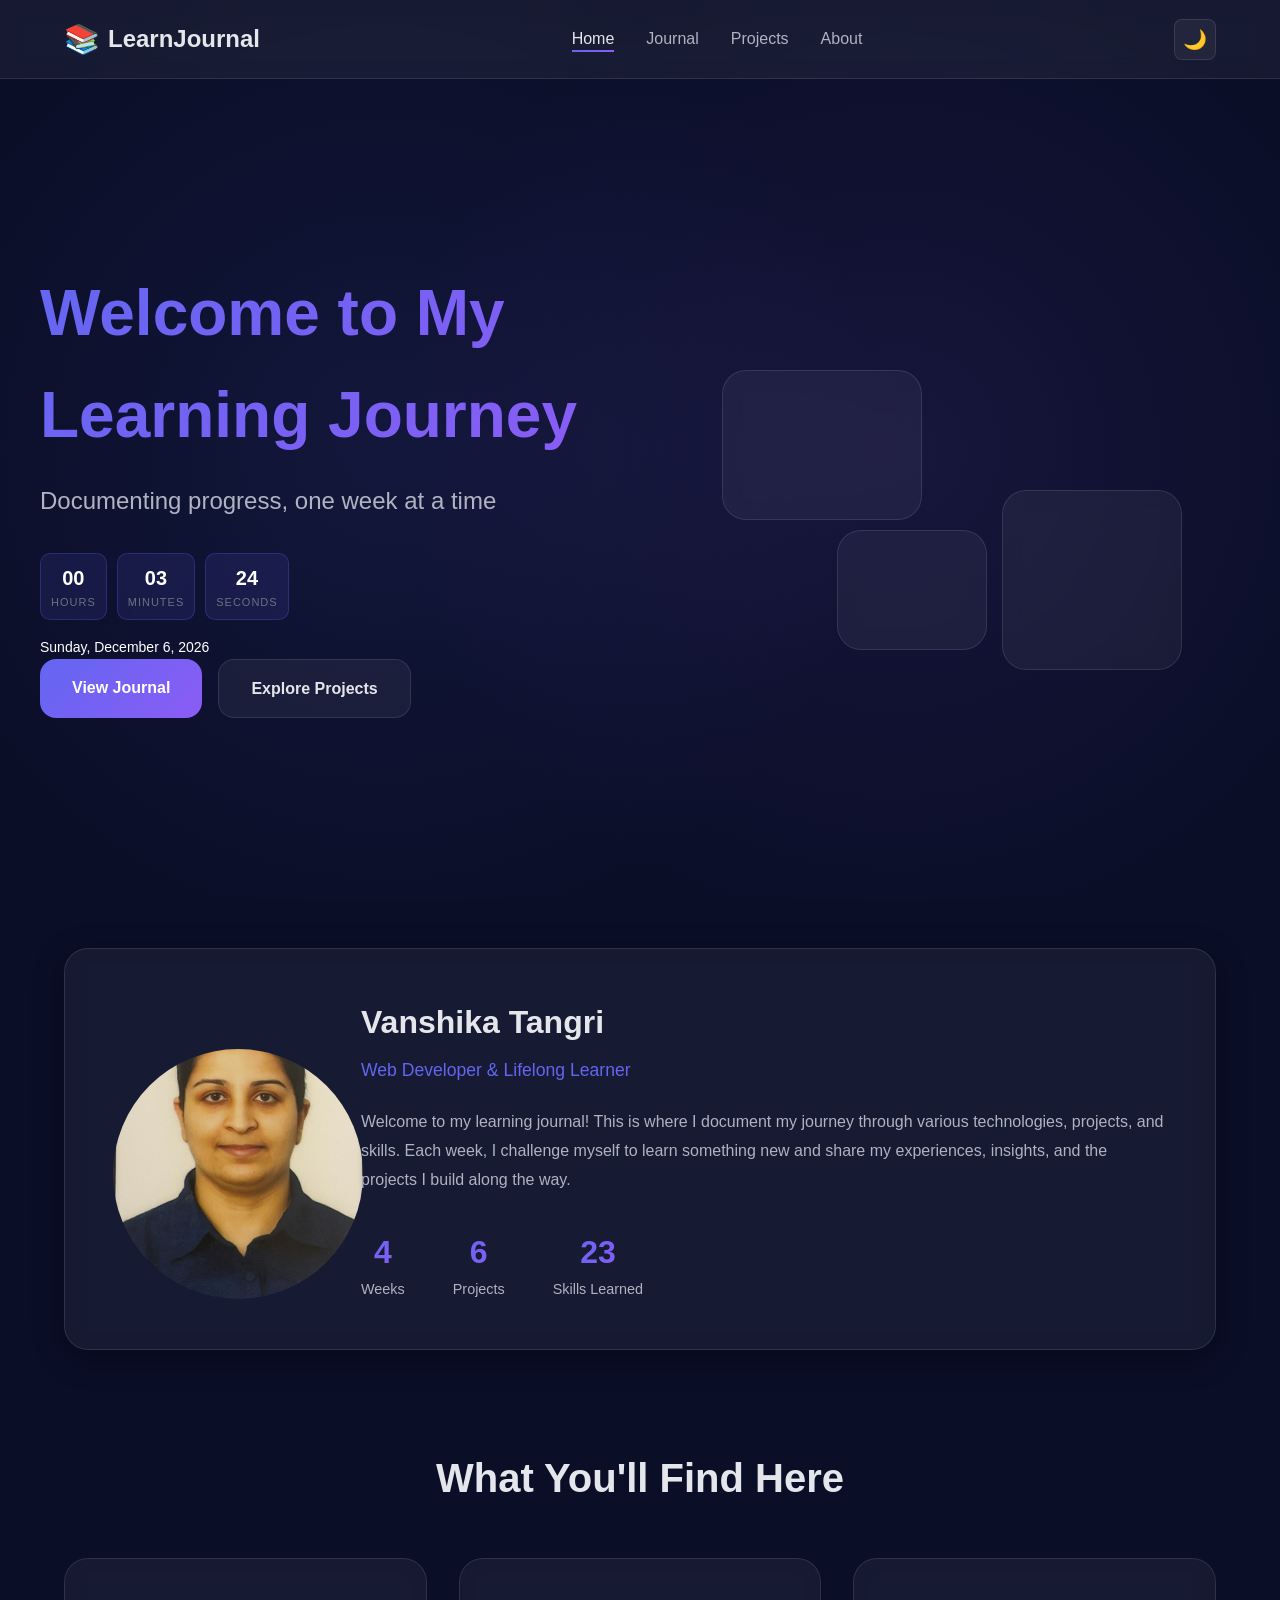
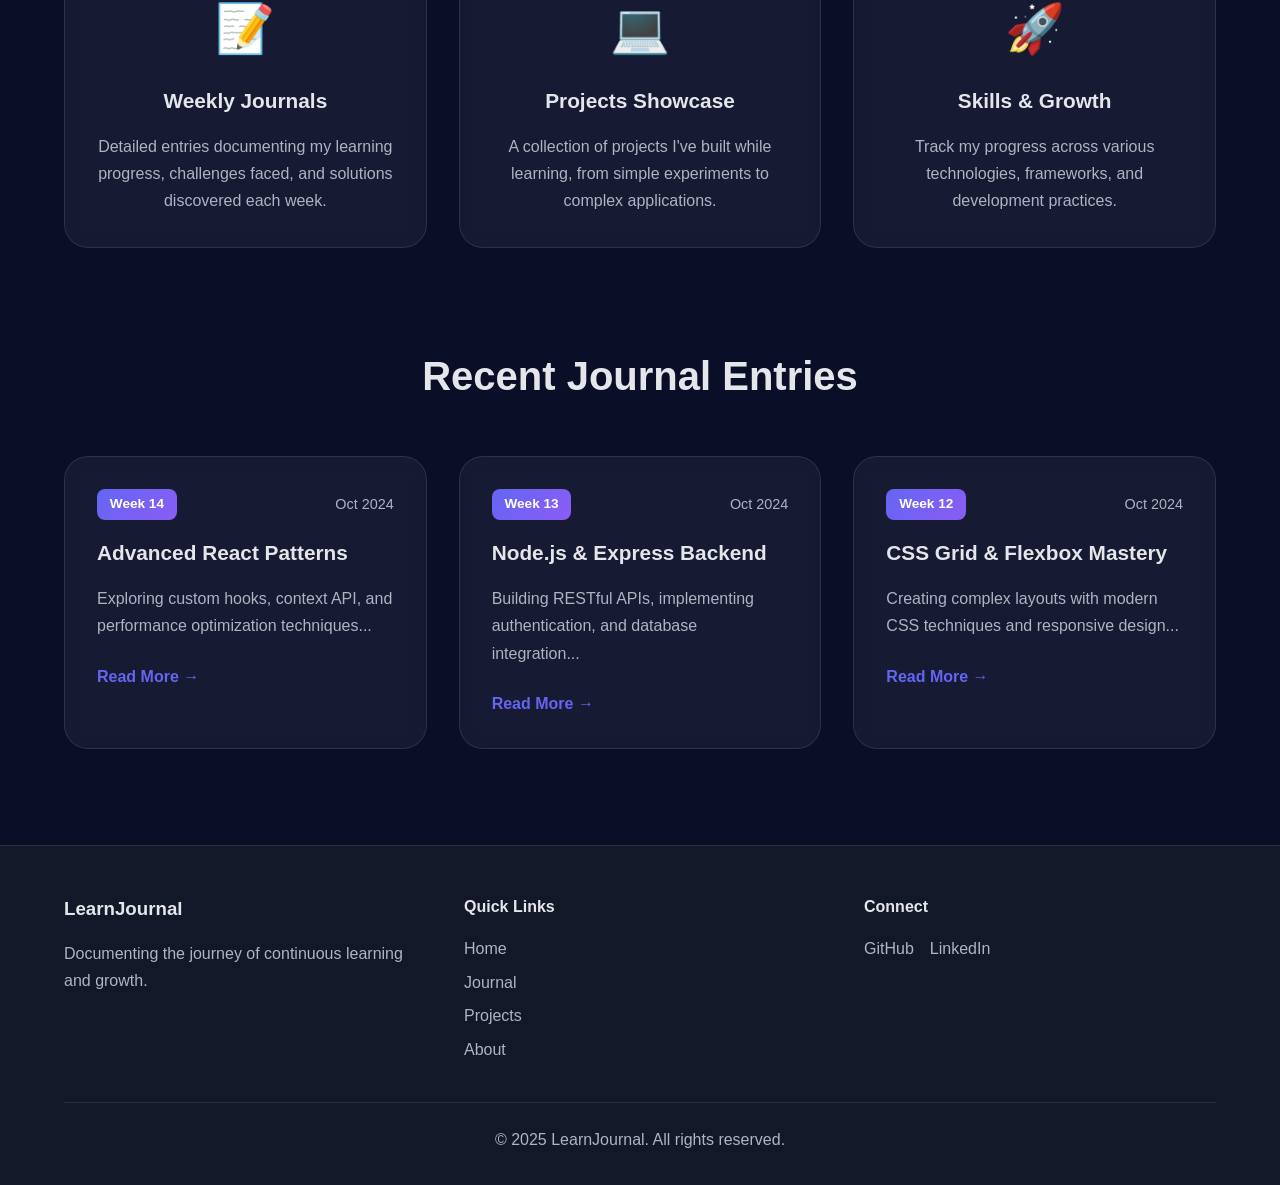
==== commit 09ca6ccb: "Lab3 Tasks" ====
--- a/index.html
+++ b/index.html
@@ -9,29 +9,8 @@
     <link rel="manifest" href="manifest.json">
 </head>
 <body>
-    <!-- Navigation Bar -->
-    <nav class="navbar">
-        <div class="nav-container">
-            <div class="nav-logo">
-                <span class="logo-icon">📚</span>
-                <span class="logo-text">LearnJournal</span>
-            </div>
-            <ul class="nav-menu">
-                <li class="nav-item"><a href="index.html" class="nav-link active">Home</a></li>
-                <li class="nav-item"><a href="journal.html" class="nav-link">Journal</a></li>
-                <li class="nav-item"><a href="projects.html" class="nav-link">Projects</a></li>
-                <li class="nav-item"><a href="about.html" class="nav-link">About</a></li>
-            </ul>
-            <button class="theme-toggle" id="themeToggle">
-                <span class="theme-icon">🌙</span>
-            </button>
-            <div class="hamburger" id="hamburger">
-                <span></span>
-                <span></span>
-                <span></span>
-            </div>
-        </div>
-    </nav>
+    <!-- Navigation Bar (Injected) -->
+    <div id="nav"></div>
 
     <!-- Hero Section -->
     <section class="hero">
@@ -39,6 +18,21 @@
             <div class="hero-text">
                 <h1 class="hero-title fade-in">Welcome to My Learning Journey</h1>
                 <p class="hero-subtitle fade-in-delay">Documenting progress, one week at a time</p>
+                <div id="timeTicker" aria-label="Current time" style="margin-top:12px; display:flex; align-items:center; gap:10px; margin-bottom:16px;">
+                    <div class="time-box" style="min-width:64px; padding:8px 10px; background: rgba(99,102,241,0.12); border: 1px solid rgba(99,102,241,0.25); border-radius:10px; text-align:center; backdrop-filter: blur(6px);">
+                        <div id="clockHours" style="font-size:20px; font-weight:700;">00</div>
+                        <div style="font-size:11px; color:#6b7280; letter-spacing:1px; text-transform:uppercase;">Hours</div>
+                    </div>
+                    <div class="time-box" style="min-width:64px; padding:8px 10px; background: rgba(99,102,241,0.12); border: 1px solid rgba(99,102,241,0.25); border-radius:10px; text-align:center; backdrop-filter: blur(6px);">
+                        <div id="clockMinutes" style="font-size:20px; font-weight:700;">00</div>
+                        <div style="font-size:11px; color:#6b7280; letter-spacing:1px; text-transform:uppercase;">Minutes</div>
+                    </div>
+                    <div class="time-box" style="min-width:64px; padding:8px 10px; background: rgba(99,102,241,0.12); border: 1px solid rgba(99,102,241,0.25); border-radius:10px; text-align:center; backdrop-filter: blur(6px);">
+                        <div id="clockSeconds" style="font-size:20px; font-weight:700;">00</div>
+                        <div style="font-size:11px; color:#6b7280; letter-spacing:1px; text-transform:uppercase;">Seconds</div>
+                    </div>
+                </div>
+                <div id="currentDate" style="font-size:14px;"></div>
                 <div class="hero-buttons fade-in-delay-2">
                     <a href="journal.html" class="btn btn-primary">View Journal</a>
                     <a href="projects.html" class="btn btn-secondary">Explore Projects</a>
--- a/css/styles.css
+++ b/css/styles.css
@@ -236,6 +236,21 @@
     margin-bottom: var(--spacing-lg);
 }
 
+/* Time & Date colors by theme */
+body:not(.light-mode) #clockHours,
+body:not(.light-mode) #clockMinutes,
+body:not(.light-mode) #clockSeconds,
+body:not(.light-mode) #currentDate {
+    color: #ffffff;
+}
+
+body.light-mode #clockHours,
+body.light-mode #clockMinutes,
+body.light-mode #clockSeconds,
+body.light-mode #currentDate {
+    color: var(--light-text-primary);
+}
+
 .hero-buttons {
     display: flex;
     gap: var(--spacing-sm);
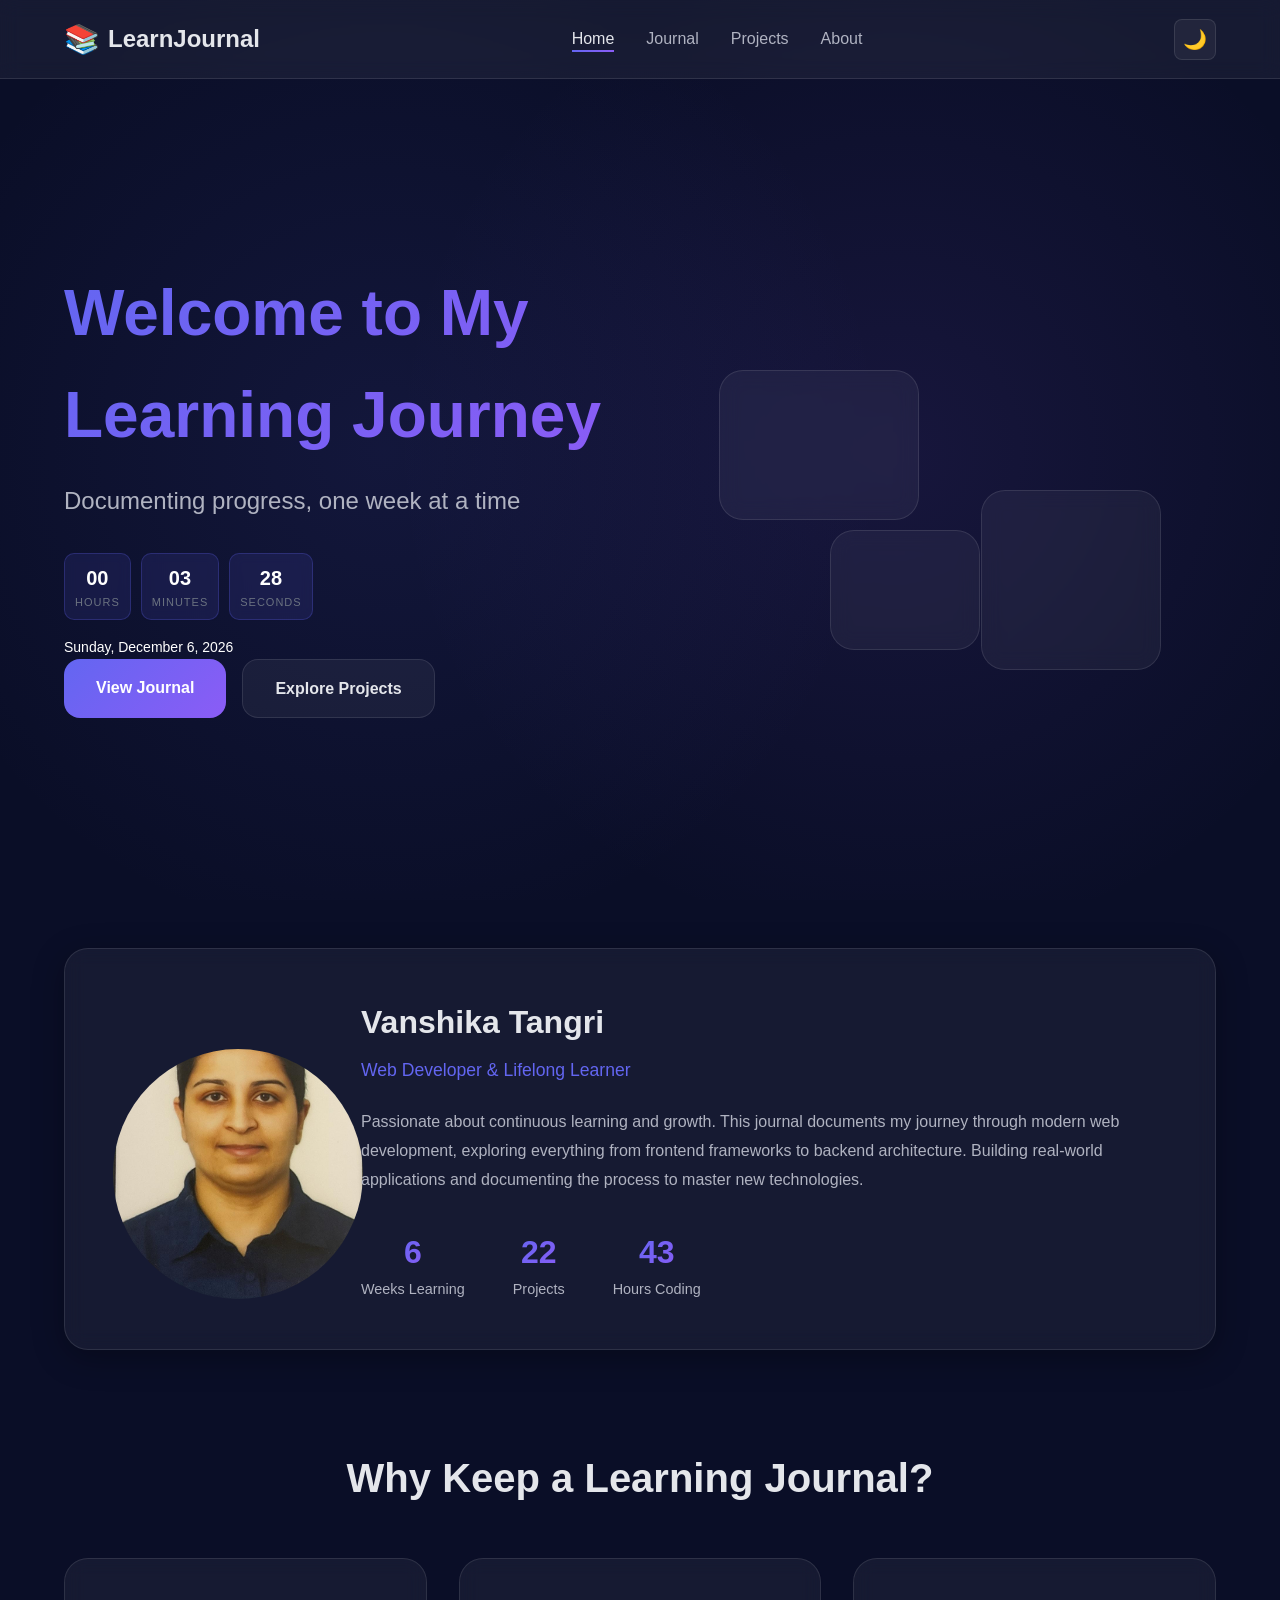
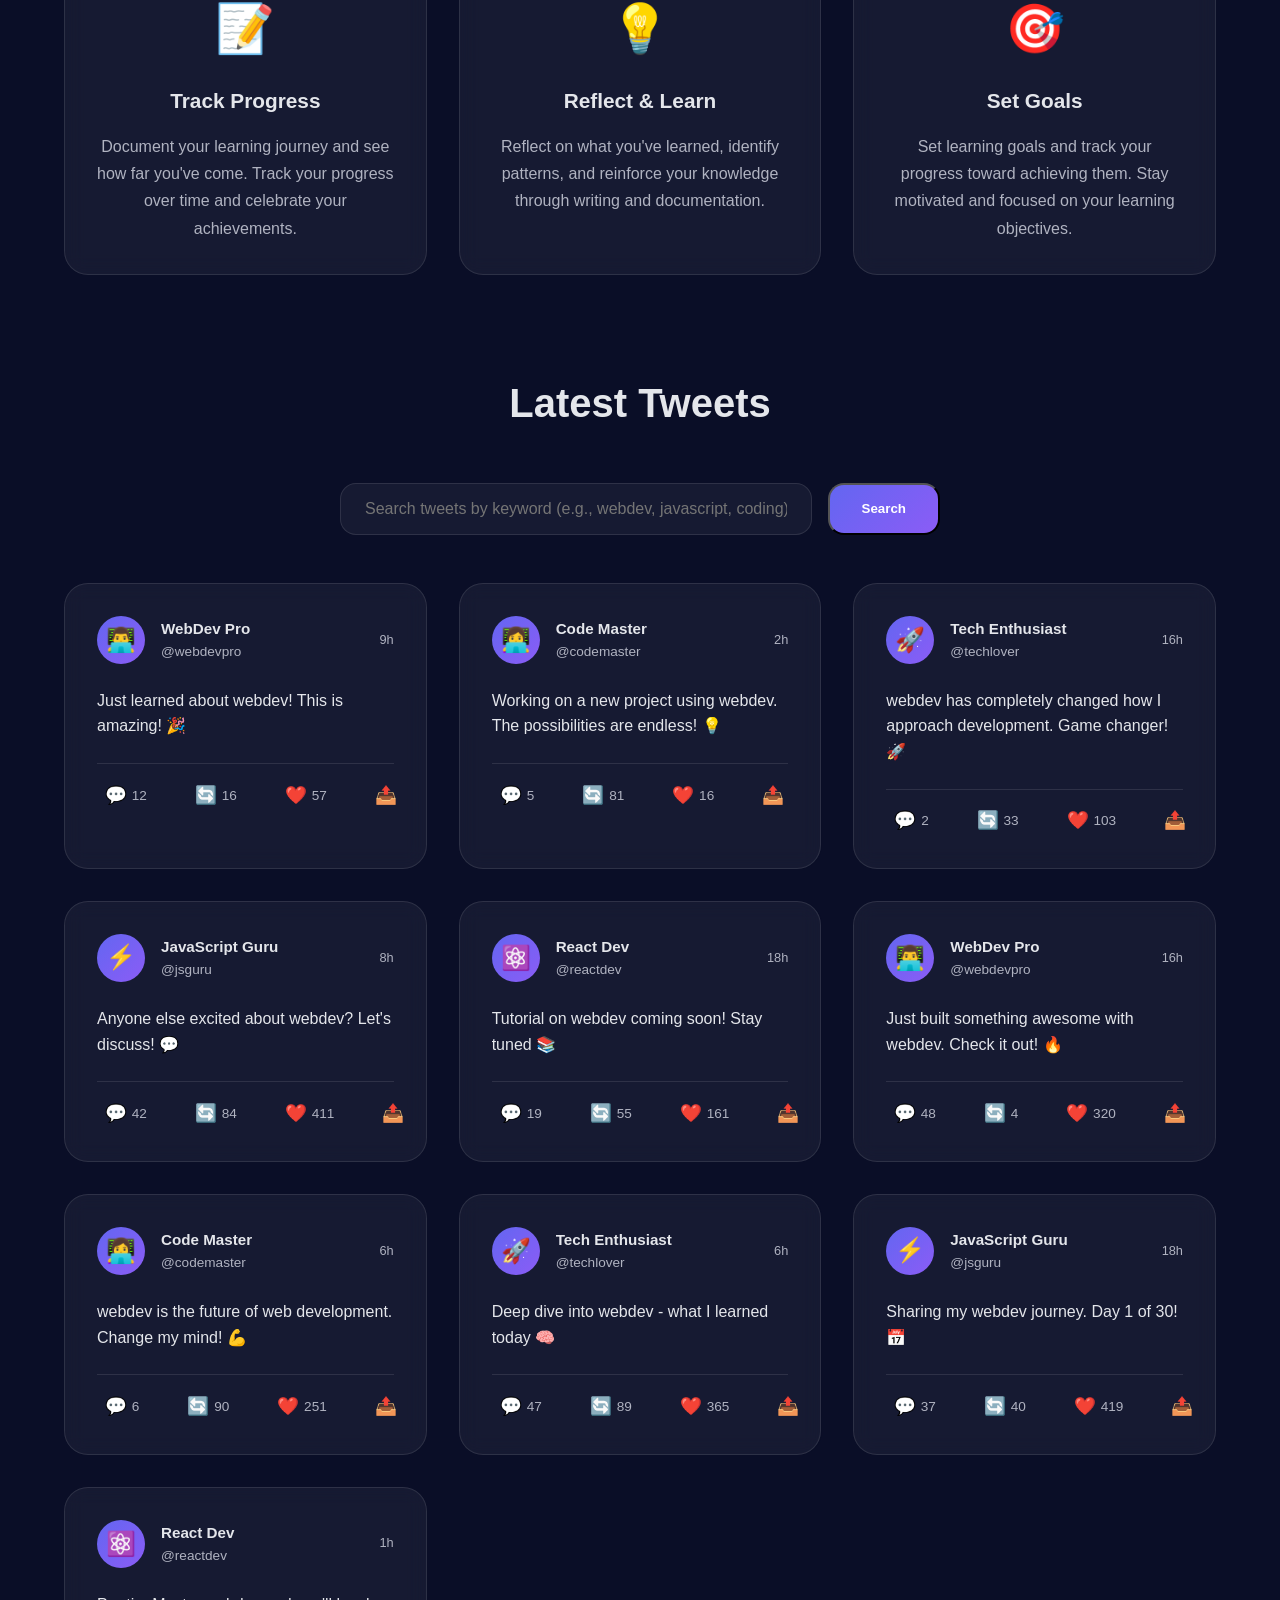
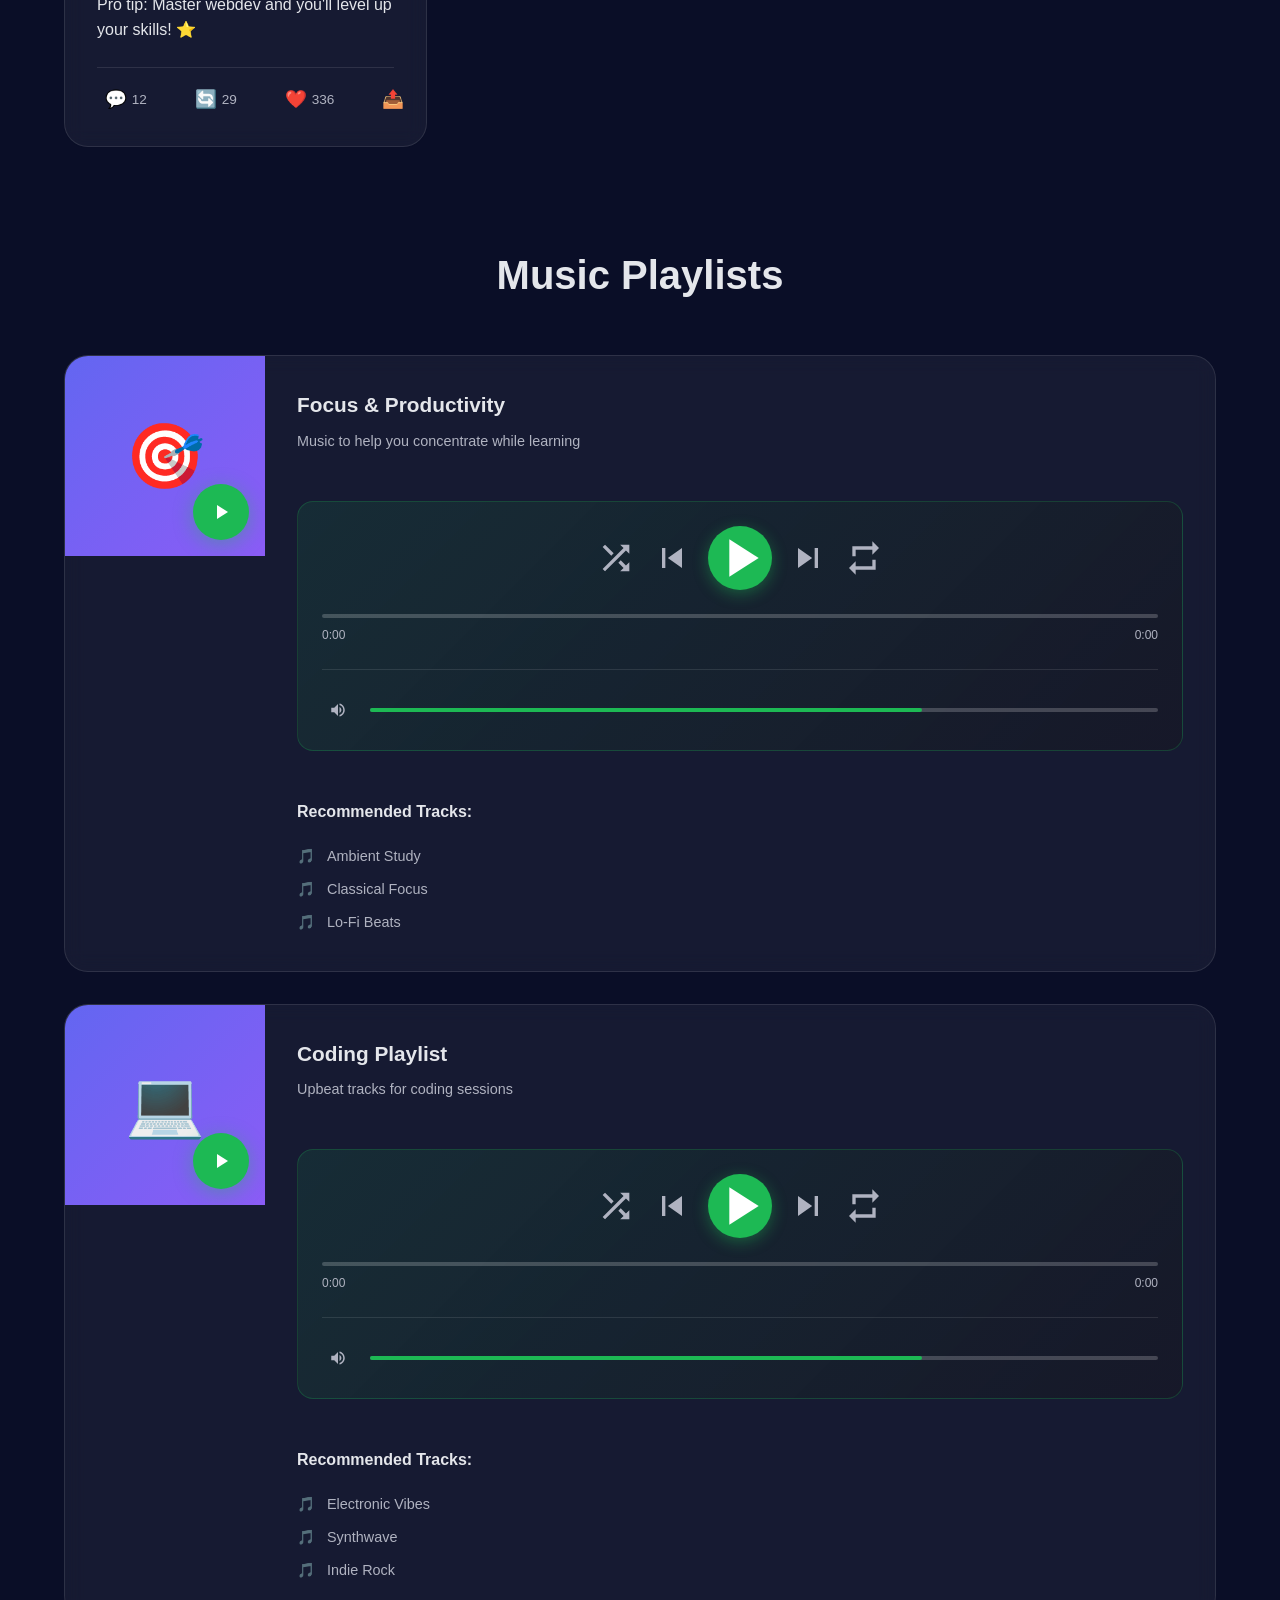
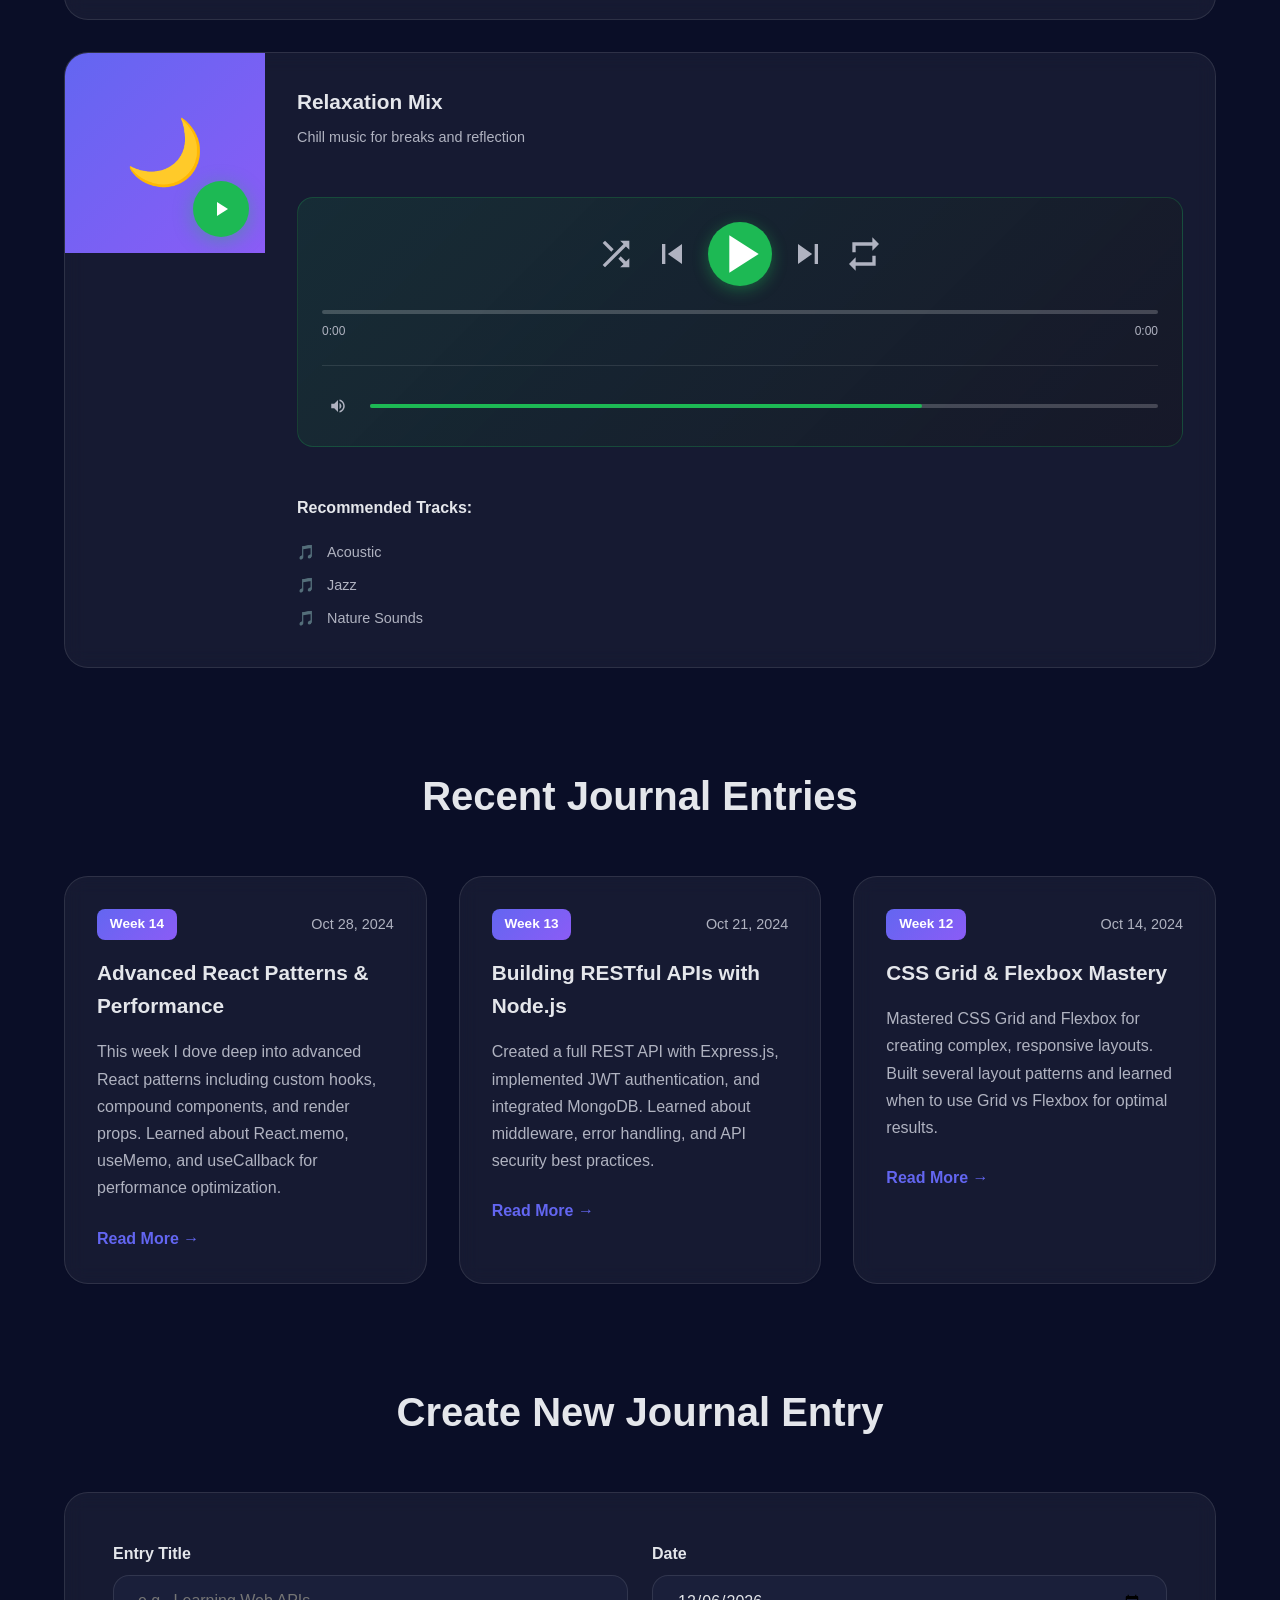
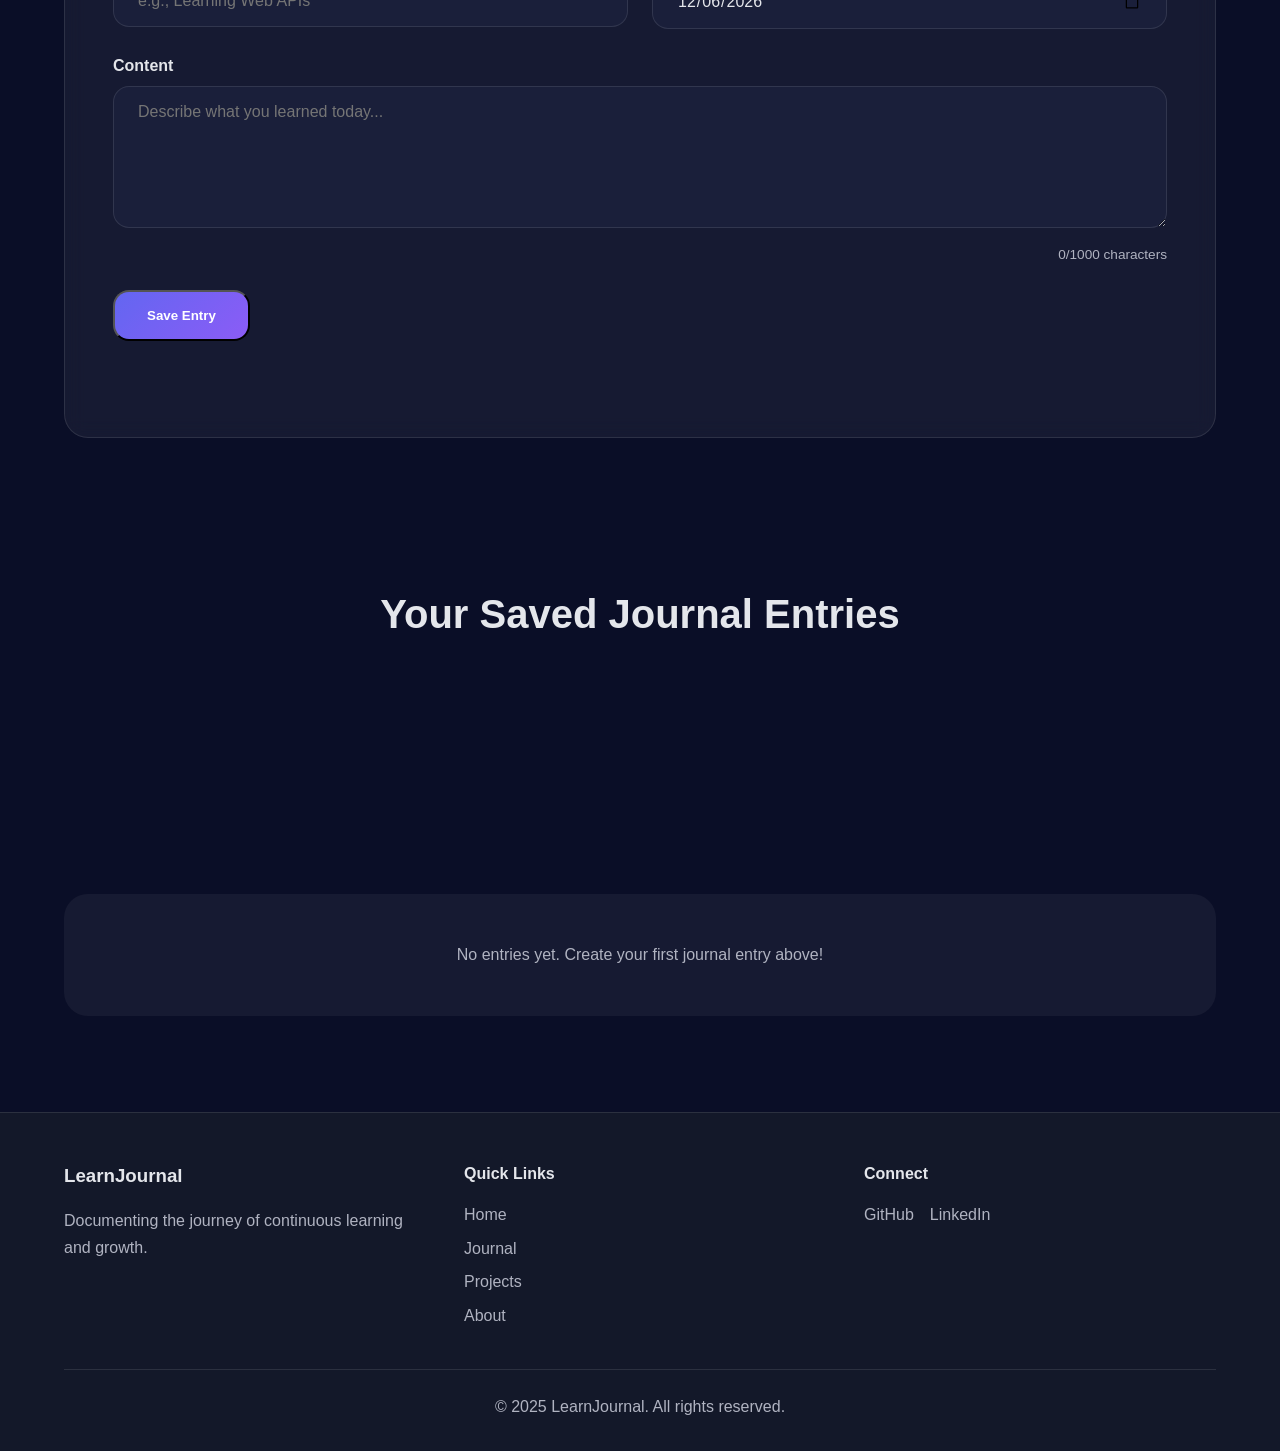
==== commit 9b7ede5a: "Lab-4 All Tasks Updated" ====
--- a/index.html
+++ b/index.html
@@ -3,10 +3,24 @@
 <head>
     <meta charset="UTF-8">
     <meta name="viewport" content="width=device-width, initial-scale=1.0">
-    <title>Learning Journal - Home</title>
+    <meta name="theme-color" content="#282c36">
+    <link rel="manifest" href="manifest.json">
     <link rel="stylesheet" href="css/styles.css">
-    <meta name="theme-color" content="#6366f1">
-    <link rel="manifest" href="manifest.json">
+    <title>Learning Journal PWA - Home</title>
+    <!-- Load theme immediately to prevent flash -->
+    <script>
+        (function() {
+            try {
+                const savedTheme = localStorage.getItem('theme') || 'dark';
+                if (savedTheme === 'light') {
+                    document.documentElement.classList.add('light-mode');
+                    document.body.classList.add('light-mode');
+                }
+            } catch (e) {
+                // Ignore errors
+            }
+        })();
+    </script>
 </head>
 <body>
     <!-- Navigation Bar (Injected) -->
@@ -14,131 +28,220 @@
 
     <!-- Hero Section -->
     <section class="hero">
-        <div class="hero-content">
-            <div class="hero-text">
-                <h1 class="hero-title fade-in">Welcome to My Learning Journey</h1>
-                <p class="hero-subtitle fade-in-delay">Documenting progress, one week at a time</p>
-                <div id="timeTicker" aria-label="Current time" style="margin-top:12px; display:flex; align-items:center; gap:10px; margin-bottom:16px;">
-                    <div class="time-box" style="min-width:64px; padding:8px 10px; background: rgba(99,102,241,0.12); border: 1px solid rgba(99,102,241,0.25); border-radius:10px; text-align:center; backdrop-filter: blur(6px);">
-                        <div id="clockHours" style="font-size:20px; font-weight:700;">00</div>
-                        <div style="font-size:11px; color:#6b7280; letter-spacing:1px; text-transform:uppercase;">Hours</div>
-                    </div>
-                    <div class="time-box" style="min-width:64px; padding:8px 10px; background: rgba(99,102,241,0.12); border: 1px solid rgba(99,102,241,0.25); border-radius:10px; text-align:center; backdrop-filter: blur(6px);">
-                        <div id="clockMinutes" style="font-size:20px; font-weight:700;">00</div>
-                        <div style="font-size:11px; color:#6b7280; letter-spacing:1px; text-transform:uppercase;">Minutes</div>
-                    </div>
-                    <div class="time-box" style="min-width:64px; padding:8px 10px; background: rgba(99,102,241,0.12); border: 1px solid rgba(99,102,241,0.25); border-radius:10px; text-align:center; backdrop-filter: blur(6px);">
-                        <div id="clockSeconds" style="font-size:20px; font-weight:700;">00</div>
-                        <div style="font-size:11px; color:#6b7280; letter-spacing:1px; text-transform:uppercase;">Seconds</div>
-                    </div>
-                </div>
-                <div id="currentDate" style="font-size:14px;"></div>
-                <div class="hero-buttons fade-in-delay-2">
-                    <a href="journal.html" class="btn btn-primary">View Journal</a>
-                    <a href="projects.html" class="btn btn-secondary">Explore Projects</a>
-                </div>
-            </div>
-            <div class="hero-illustration">
-                <div class="floating-card card-1"></div>
-                <div class="floating-card card-2"></div>
-                <div class="floating-card card-3"></div>
-            </div>
-        </div>
-    </section>
-
-    <!-- Profile Card -->
+        <div class="container">
+            <div class="hero-content">
+                <div class="hero-text">
+                    <h1 class="hero-title fade-in">Welcome to My Learning Journey</h1>
+                    <p class="hero-subtitle fade-in-delay">Documenting progress, one week at a time</p>
+                    <div id="timeTicker" aria-label="Current time" style="margin-top:12px; display:flex; align-items:center; gap:10px; margin-bottom:16px;">
+                        <div class="time-box" style="min-width:64px; padding:8px 10px; background: rgba(99,102,241,0.12); border: 1px solid rgba(99,102,241,0.25); border-radius:10px; text-align:center; backdrop-filter: blur(6px);">
+                            <div id="clockHours" style="font-size:20px; font-weight:700;">00</div>
+                            <div style="font-size:11px; color:#6b7280; letter-spacing:1px; text-transform:uppercase;">Hours</div>
+                        </div>
+                        <div class="time-box" style="min-width:64px; padding:8px 10px; background: rgba(99,102,241,0.12); border: 1px solid rgba(99,102,241,0.25); border-radius:10px; text-align:center; backdrop-filter: blur(6px);">
+                            <div id="clockMinutes" style="font-size:20px; font-weight:700;">00</div>
+                            <div style="font-size:11px; color:#6b7280; letter-spacing:1px; text-transform:uppercase;">Minutes</div>
+                        </div>
+                        <div class="time-box" style="min-width:64px; padding:8px 10px; background: rgba(99,102,241,0.12); border: 1px solid rgba(99,102,241,0.25); border-radius:10px; text-align:center; backdrop-filter: blur(6px);">
+                            <div id="clockSeconds" style="font-size:20px; font-weight:700;">00</div>
+                            <div style="font-size:11px; color:#6b7280; letter-spacing:1px; text-transform:uppercase;">Seconds</div>
+                        </div>
+                    </div>
+                    <div id="currentDate" style="font-size:14px;"></div>
+                    <div class="hero-buttons fade-in-delay-2">
+                        <a href="journal.html" class="btn btn-primary">View Journal</a>
+                        <a href="projects.html" class="btn btn-secondary">Explore Projects</a>
+                    </div>
+                </div>
+                <div class="hero-illustration">
+                    <div class="floating-card card-1"></div>
+                    <div class="floating-card card-2"></div>
+                    <div class="floating-card card-3"></div>
+                </div>
+            </div>
+        </div>
+    </section>
+
+    <!-- Profile Section -->
     <section class="profile-section">
         <div class="container">
             <div class="profile-card glass-effect">
                 <div class="profile-image">
                     <img src="img/image.jpeg" alt="Profile picture of Vanshika Tangri" width="250" height="250" style="border-radius: 50%; object-fit: cover; display: block;" />
                 </div>
-                <div class="profile-info">
+                <div>
                     <h2 class="profile-name">Vanshika Tangri</h2>
                     <p class="profile-title">Web Developer & Lifelong Learner</p>
                     <p class="profile-description">
-                        Welcome to my learning journal! This is where I document my journey through various technologies, 
-                        projects, and skills. Each week, I challenge myself to learn something new and share my experiences, 
-                        insights, and the projects I build along the way.
+                        Passionate about continuous learning and growth. This journal documents my journey through 
+                        modern web development, exploring everything from frontend frameworks to backend architecture. 
+                        Building real-world applications and documenting the process to master new technologies.
                     </p>
                     <div class="profile-stats">
                         <div class="stat">
-                            <span class="stat-number">14</span>
-                            <span class="stat-label">Weeks</span>
+                            <span class="stat-number">14+</span>
+                            <span class="stat-label">Weeks Learning</span>
                         </div>
                         <div class="stat">
-                            <span class="stat-number">25+</span>
+                            <span class="stat-number">50+</span>
                             <span class="stat-label">Projects</span>
                         </div>
                         <div class="stat">
                             <span class="stat-number">100+</span>
-                            <span class="stat-label">Skills Learned</span>
-                        </div>
-                    </div>
-                </div>
-            </div>
-        </div>
-    </section>
-
-    <!-- Introduction Section -->
+                            <span class="stat-label">Hours Coding</span>
+                        </div>
+                    </div>
+                </div>
+            </div>
+        </div>
+    </section>
+
+
+    <!-- Intro Section -->
     <section class="intro-section">
         <div class="container">
-            <h2 class="section-title">What You'll Find Here</h2>
+            <h2 class="section-title">Why Keep a Learning Journal?</h2>
             <div class="intro-grid">
                 <div class="intro-card">
                     <div class="intro-icon">📝</div>
-                    <h3>Weekly Journals</h3>
-                    <p>Detailed entries documenting my learning progress, challenges faced, and solutions discovered each week.</p>
+                    <h3>Track Progress</h3>
+                    <p>Document your learning journey and see how far you've come. Track your progress over time and celebrate your achievements.</p>
                 </div>
                 <div class="intro-card">
-                    <div class="intro-icon">💻</div>
-                    <h3>Projects Showcase</h3>
-                    <p>A collection of projects I've built while learning, from simple experiments to complex applications.</p>
+                    <div class="intro-icon">💡</div>
+                    <h3>Reflect & Learn</h3>
+                    <p>Reflect on what you've learned, identify patterns, and reinforce your knowledge through writing and documentation.</p>
                 </div>
                 <div class="intro-card">
-                    <div class="intro-icon">🚀</div>
-                    <h3>Skills & Growth</h3>
-                    <p>Track my progress across various technologies, frameworks, and development practices.</p>
-                </div>
-            </div>
-        </div>
-    </section>
-
-    <!-- Recent Entries Preview -->
+                    <div class="intro-icon">🎯</div>
+                    <h3>Set Goals</h3>
+                    <p>Set learning goals and track your progress toward achieving them. Stay motivated and focused on your learning objectives.</p>
+                </div>
+            </div>
+        </div>
+    </section>
+
+    <!-- Twitter API Section -->
+    <section id="twitter-section" class="journal-section" aria-labelledby="twitter-title">
+        <div class="container">
+            <h2 id="twitter-title" class="section-title">Latest Tweets</h2>
+            <div class="twitter-search">
+                <input type="text" id="twitter-search-input" placeholder="Search tweets by keyword (e.g., webdev, javascript, coding)" />
+                <button id="twitter-search-btn" class="btn btn-primary">Search</button>
+            </div>
+            <div id="twitter-feed" class="twitter-feed">
+                <div class="loading-spinner" id="twitter-loading">Loading tweets...</div>
+            </div>
+        </div>
+    </section>
+
+    <!-- Spotify API Section -->
+    <section id="spotify-section" class="journal-section" aria-labelledby="spotify-title">
+        <div class="container">
+            <h2 id="spotify-title" class="section-title">Music Playlists</h2>
+            <div id="spotify-playlists" class="spotify-playlists">
+                <div class="loading-spinner" id="spotify-loading">Loading playlists...</div>
+            </div>
+        </div>
+    </section>
+
+    <!-- Recent Entries Section -->
     <section class="recent-section">
         <div class="container">
             <h2 class="section-title">Recent Journal Entries</h2>
             <div class="recent-grid">
-                <div class="recent-card">
+                <article class="recent-card">
                     <div class="recent-header">
                         <span class="recent-week">Week 14</span>
-                        <span class="recent-date">Oct 2024</span>
-                    </div>
-                    <h3 class="recent-title">Advanced React Patterns</h3>
-                    <p class="recent-excerpt">Exploring custom hooks, context API, and performance optimization techniques...</p>
+                        <span class="recent-date">Oct 28, 2024</span>
+                    </div>
+                    <h3 class="recent-title">Advanced React Patterns & Performance</h3>
+                    <p class="recent-excerpt">
+                        This week I dove deep into advanced React patterns including custom hooks, compound components, 
+                        and render props. Learned about React.memo, useMemo, and useCallback for performance optimization.
+                    </p>
                     <a href="journal.html" class="recent-link">Read More →</a>
-                </div>
-                <div class="recent-card">
+                </article>
+                <article class="recent-card">
                     <div class="recent-header">
                         <span class="recent-week">Week 13</span>
-                        <span class="recent-date">Oct 2024</span>
-                    </div>
-                    <h3 class="recent-title">Node.js & Express Backend</h3>
-                    <p class="recent-excerpt">Building RESTful APIs, implementing authentication, and database integration...</p>
+                        <span class="recent-date">Oct 21, 2024</span>
+                    </div>
+                    <h3 class="recent-title">Building RESTful APIs with Node.js</h3>
+                    <p class="recent-excerpt">
+                        Created a full REST API with Express.js, implemented JWT authentication, and integrated MongoDB. 
+                        Learned about middleware, error handling, and API security best practices.
+                    </p>
                     <a href="journal.html" class="recent-link">Read More →</a>
-                </div>
-                <div class="recent-card">
+                </article>
+                <article class="recent-card">
                     <div class="recent-header">
                         <span class="recent-week">Week 12</span>
-                        <span class="recent-date">Oct 2024</span>
+                        <span class="recent-date">Oct 14, 2024</span>
                     </div>
                     <h3 class="recent-title">CSS Grid & Flexbox Mastery</h3>
-                    <p class="recent-excerpt">Creating complex layouts with modern CSS techniques and responsive design...</p>
+                    <p class="recent-excerpt">
+                        Mastered CSS Grid and Flexbox for creating complex, responsive layouts. Built several layout 
+                        patterns and learned when to use Grid vs Flexbox for optimal results.
+                    </p>
                     <a href="journal.html" class="recent-link">Read More →</a>
-                </div>
-            </div>
-        </div>
-    </section>
+                </article>
+            </div>
+        </div>
+    </section>
+
+    <!-- Journal Entry Form Section (NEW FEATURE) -->
+    <section id="journal-section" class="journal-section" aria-labelledby="journal-section-title">
+        <div class="container">
+            <h2 id="journal-section-title" class="section-title">Create New Journal Entry</h2>
+            <form id="journal-form" class="journal-form" autocomplete="off" novalidate>
+                <div class="form-row">
+                    <div class="form-group">
+                        <label for="entry-title">Entry Title</label>
+                        <input type="text" id="entry-title" name="title" required maxlength="100" placeholder="e.g., Learning Web APIs" />
+                    </div>
+                    <div class="form-group">
+                        <label for="entry-date">Date</label>
+                        <input type="date" id="entry-date" name="date" required />
+                    </div>
+                </div>
+                <div class="form-group">
+                    <label for="entry-content">Content</label>
+                    <textarea id="entry-content" name="content" rows="6" required maxlength="1000" placeholder="Describe what you learned today..."></textarea>
+                    <small class="char-count"><span id="char-count">0</span>/1000 characters</small>
+                </div>
+                <div class="form-actions">
+                    <button type="submit" id="save-entry" class="btn btn-primary">Save Entry</button>
+                    <button type="button" id="copy-entry" class="btn btn-secondary" style="display: none;">Copy to Clipboard</button>
+                </div>
+                <!-- Feedback area for form validation -->
+                <div id="form-feedback" aria-live="assertive" class="feedback"></div>
+            </form>
+        </div>
+    </section>
+
+    <!-- Journal Entries Display Section -->
+    <section id="entries-section" class="journal-section" aria-labelledby="entries-title">
+        <div class="container">
+            <h2 id="entries-title" class="section-title">Your Saved Journal Entries</h2>
+            <div id="entries-list" class="entries-list journal-grid">
+                <!-- Dynamically inserted journal entries go here -->
+            </div>
+            <div id="no-entries" class="no-entries" style="display: none;">
+                <p>No entries yet. Create your first journal entry above!</p>
+            </div>
+        </div>
+    </section>
+
+    <!-- Modal for Validation Feedback -->
+    <div id="modal" class="modal hidden" role="dialog" aria-modal="true" aria-labelledby="modal-title" aria-describedby="modal-message">
+        <div class="modal-overlay"></div>
+        <div class="modal-content">
+            <h3 id="modal-title"></h3>
+            <p id="modal-message"></p>
+            <button id="modal-close" class="btn btn-primary">Close</button>
+        </div>
+    </div>
 
     <!-- Footer -->
     <footer class="footer">
@@ -162,7 +265,6 @@
                     <div class="social-links">
                         <a href="https://github.com/vtangri" class="social-link">GitHub</a>
                         <a href="https://www.linkedin.com/in/vanshika-tangri-47ab07303/" class="social-link">LinkedIn</a>
-                        
                     </div>
                 </div>
             </div>
@@ -172,42 +274,18 @@
         </div>
     </footer>
 
-    <script src="js/script.js"></script>
+    <!-- MAIN SCRIPTS: in dependency order -->
+    <script src="js/storage.js" defer></script>
+    <script src="js/browser.js" defer></script>
+    <script src="js/thirdparty.js" defer></script>
+    <script src="js/script.js" defer></script>
+    <!-- Service Worker registration -->
     <script>
       if ('serviceWorker' in navigator) {
-        window.addEventListener('load', function () {
-          navigator.serviceWorker.register('/js/sw.js').then(function (registration) {
-            console.log('ServiceWorker registration successful:', registration);
-          }, function (err) {
-            console.log('ServiceWorker registration failed:', err);
-          });
+        window.addEventListener('load', () => {
+          navigator.serviceWorker.register('js/sw.js');
         });
       }
-      // PWA Install Prompt
-      let deferredPrompt;
-      window.addEventListener('beforeinstallprompt', (e) => {
-        e.preventDefault();
-        deferredPrompt = e;
-        // Show a custom install button or UI here
-        const btn = document.createElement('button');
-        btn.innerText = 'Install My Journal App';
-        btn.className = 'btn btn-primary';
-        btn.style.position = 'fixed';
-        btn.style.bottom = '24px';
-        btn.style.right = '24px';
-        btn.style.zIndex = '2000';
-        btn.onclick = function () {
-          btn.style.display = 'none';
-          deferredPrompt.prompt();
-          deferredPrompt.userChoice.then((choiceResult) => {
-            if (choiceResult.outcome === 'accepted') {
-              console.log('User installed My Journal App');
-            }
-            deferredPrompt = null;
-          });
-        };
-        document.body.appendChild(btn);
-      });
     </script>
 </body>
-</html>+</html>
--- a/css/styles.css
+++ b/css/styles.css
@@ -162,6 +162,149 @@
     transform: scale(1.1) rotate(15deg);
 }
 
+.nav-actions {
+    display: flex;
+    align-items: center;
+    gap: var(--spacing-sm);
+}
+
+/* ===== LOCATION DISPLAY IN NAVBAR ===== */
+.location-display {
+    display: flex;
+    align-items: center;
+    gap: var(--spacing-xs);
+    padding: var(--spacing-xs) var(--spacing-sm);
+    background: var(--glass-bg);
+    border: 1px solid var(--glass-border);
+    border-radius: var(--radius-sm);
+    cursor: pointer;
+    transition: all var(--transition-fast);
+    max-width: 250px;
+}
+
+.location-display:hover {
+    background: var(--glass-border);
+    transform: translateY(-2px);
+}
+
+.location-icon {
+    font-size: 1.2rem;
+    cursor: pointer;
+    transition: transform var(--transition-fast);
+}
+
+.location-icon:hover {
+    transform: scale(1.2);
+}
+
+.location-info {
+    display: flex;
+    flex-direction: column;
+    gap: 2px;
+    min-width: 0;
+    overflow: hidden;
+}
+
+.location-city {
+    font-size: 0.85rem;
+    font-weight: 600;
+    color: var(--text-primary);
+    white-space: nowrap;
+    overflow: hidden;
+    text-overflow: ellipsis;
+}
+
+.location-address {
+    font-size: 0.75rem;
+    color: var(--text-secondary);
+    white-space: nowrap;
+    overflow: hidden;
+    text-overflow: ellipsis;
+}
+
+/* ===== LOCATION MAP MODAL ===== */
+.location-modal-content {
+    max-width: 1000px;
+    width: 95%;
+    max-height: 90vh;
+    display: flex;
+    flex-direction: column;
+}
+
+.modal-header {
+    display: flex;
+    justify-content: space-between;
+    align-items: center;
+    margin-bottom: var(--spacing-md);
+    padding-bottom: var(--spacing-md);
+    border-bottom: 1px solid var(--glass-border);
+}
+
+.modal-header h3 {
+    margin: 0;
+    font-size: 1.5rem;
+}
+
+.modal-close-btn {
+    background: transparent;
+    border: none;
+    color: var(--text-primary);
+    font-size: 2rem;
+    cursor: pointer;
+    width: 40px;
+    height: 40px;
+    display: flex;
+    align-items: center;
+    justify-content: center;
+    border-radius: var(--radius-sm);
+    transition: all var(--transition-fast);
+    line-height: 1;
+    padding: 0;
+}
+
+.modal-close-btn:hover {
+    background: var(--bg-tertiary);
+    transform: rotate(90deg);
+}
+
+.location-modal-body {
+    display: flex;
+    flex-direction: column;
+    gap: var(--spacing-md);
+    overflow-y: auto;
+    flex: 1;
+}
+
+.location-map-container {
+    width: 100%;
+    height: 400px;
+    border-radius: var(--radius-md);
+    overflow: hidden;
+    background: var(--bg-tertiary);
+    border: 1px solid var(--glass-border);
+    min-height: 300px;
+}
+
+.location-details {
+    padding: var(--spacing-md);
+    background: var(--glass-bg);
+    border-radius: var(--radius-md);
+    border: 1px solid var(--glass-border);
+}
+
+.location-full-address {
+    color: var(--text-primary);
+    font-weight: 500;
+    margin-bottom: var(--spacing-xs);
+    line-height: 1.6;
+}
+
+.location-coordinates {
+    color: var(--text-secondary);
+    font-size: 0.9rem;
+    font-family: monospace;
+}
+
 .hamburger {
     display: none;
     flex-direction: column;
@@ -625,6 +768,37 @@
     .hamburger {
         display: flex;
     }
+
+    .nav-actions {
+        gap: var(--spacing-xs);
+    }
+
+    .location-display {
+        max-width: 180px;
+        padding: 4px 8px;
+    }
+
+    .location-city {
+        font-size: 0.75rem;
+    }
+
+    .location-address {
+        font-size: 0.7rem;
+    }
+
+    .location-icon {
+        font-size: 1rem;
+    }
+
+    .location-modal-content {
+        width: 98%;
+        max-height: 95vh;
+    }
+
+    .location-map-container {
+        height: 300px;
+        min-height: 250px;
+    }
     
     .hero-content {
         grid-template-columns: 1fr;
@@ -670,6 +844,58 @@
     .recent-grid,
     .intro-grid {
         grid-template-columns: 1fr;
+    }
+
+    .location-display {
+        max-width: 140px;
+        padding: 3px 6px;
+    }
+
+    .location-info {
+        display: none;
+    }
+
+    .location-icon {
+        font-size: 1.1rem;
+    }
+
+    .location-map-container {
+        height: 250px;
+        min-height: 200px;
+    }
+
+    .modal-header h3 {
+        font-size: 1.2rem;
+    }
+
+    .tweet-card {
+        padding: var(--spacing-md);
+    }
+
+    .tweet-actions {
+        gap: var(--spacing-sm);
+    }
+
+    .spotify-playlist-image {
+        height: 180px;
+    }
+
+    .spotify-play-btn {
+        width: 48px;
+        height: 48px;
+        font-size: 1.2rem;
+    }
+
+    .spotify-control-btn {
+        width: 40px;
+        height: 40px;
+        font-size: 1rem;
+    }
+
+    .spotify-control-btn.play-pause-btn {
+        width: 48px;
+        height: 48px;
+        font-size: 1.3rem;
     }
 }
 
@@ -1432,4 +1658,887 @@
     .timeline-marker {
         left: 0;
     }
+}
+
+/* ===== JOURNAL FORM STYLES (index.html) ===== */
+.journal-form {
+    background: var(--glass-bg);
+    backdrop-filter: blur(10px);
+    border: 1px solid var(--glass-border);
+    border-radius: var(--radius-lg);
+    padding: var(--spacing-xl);
+    margin-bottom: var(--spacing-xl);
+}
+
+.form-row {
+    display: grid;
+    grid-template-columns: 1fr 1fr;
+    gap: var(--spacing-md);
+    margin-bottom: var(--spacing-md);
+}
+
+.form-actions {
+    display: flex;
+    gap: var(--spacing-sm);
+    margin-top: var(--spacing-md);
+}
+
+.char-count {
+    display: block;
+    text-align: right;
+    color: var(--text-secondary);
+    font-size: 0.85rem;
+    margin-top: 0.5rem;
+}
+
+/* ===== ENTRIES LIST STYLES ===== */
+.entries-list {
+    min-height: 200px;
+}
+
+.no-entries {
+    text-align: center;
+    padding: var(--spacing-xl);
+    color: var(--text-secondary);
+    background: var(--glass-bg);
+    border-radius: var(--radius-lg);
+}
+
+.copy-entry-btn,
+.delete-entry-btn {
+    padding: 0.3rem 0.8rem;
+    background: var(--bg-tertiary);
+    border: 1px solid var(--glass-border);
+    color: var(--text-primary);
+    border-radius: var(--radius-sm);
+    font-size: 0.85rem;
+    cursor: pointer;
+    transition: all var(--transition-fast);
+}
+
+.copy-entry-btn:hover {
+    background: var(--accent-primary);
+    color: white;
+}
+
+.delete-entry-btn:hover {
+    background: var(--danger);
+    color: white;
+}
+
+/* ===== MODAL STYLES ===== */
+.modal {
+    position: fixed;
+    top: 0;
+    left: 0;
+    width: 100%;
+    height: 100%;
+    z-index: 10000;
+    display: flex;
+    align-items: center;
+    justify-content: center;
+    transition: opacity var(--transition-base);
+}
+
+.modal.hidden {
+    display: none;
+}
+
+.modal-overlay {
+    position: absolute;
+    top: 0;
+    left: 0;
+    width: 100%;
+    height: 100%;
+    background: rgba(0, 0, 0, 0.7);
+    backdrop-filter: blur(5px);
+}
+
+.modal-content {
+    position: relative;
+    background: var(--bg-secondary);
+    border: 1px solid var(--glass-border);
+    border-radius: var(--radius-lg);
+    padding: var(--spacing-xl);
+    max-width: 500px;
+    width: 90%;
+    z-index: 10001;
+    box-shadow: 0 20px 60px var(--shadow);
+}
+
+.modal-content h3 {
+    font-size: 1.5rem;
+    margin-bottom: var(--spacing-sm);
+}
+
+.modal-content p {
+    color: var(--text-secondary);
+    margin-bottom: var(--spacing-lg);
+    line-height: 1.6;
+}
+
+.modal[data-type="success"] .modal-content {
+    border-color: var(--success);
+}
+
+.modal[data-type="error"] .modal-content {
+    border-color: var(--danger);
+}
+
+.modal-icon {
+    animation: scaleIn 0.3s ease-out;
+}
+
+@keyframes scaleIn {
+    from {
+        transform: scale(0);
+        opacity: 0;
+    }
+    to {
+        transform: scale(1);
+        opacity: 1;
+    }
+}
+
+.modal[data-type="success"] .modal-icon {
+    color: var(--success);
+}
+
+.modal[data-type="success"] .modal-content {
+    animation: slideUp 0.3s ease-out;
+}
+
+@keyframes slideUp {
+    from {
+        transform: translateY(30px);
+        opacity: 0;
+    }
+    to {
+        transform: translateY(0);
+        opacity: 1;
+    }
+}
+
+/* ===== FEEDBACK STYLES ===== */
+.feedback {
+    margin-top: var(--spacing-sm);
+    padding: var(--spacing-sm);
+    border-radius: var(--radius-md);
+    font-size: 0.9rem;
+    transition: all var(--transition-base);
+}
+
+.feedback.success {
+    background: rgba(16, 185, 129, 0.2);
+    color: var(--success);
+    border: 1px solid var(--success);
+}
+
+.feedback.error {
+    background: rgba(239, 68, 68, 0.2);
+    color: var(--danger);
+    border: 1px solid var(--danger);
+}
+
+/* ===== MAP CONTAINER STYLES ===== */
+.map-container {
+    width: 100%;
+    height: 400px;
+    border-radius: var(--radius-lg);
+    overflow: hidden;
+    background: var(--bg-tertiary);
+    border: 1px solid var(--glass-border);
+    position: relative;
+}
+
+.loading-spinner {
+    position: absolute;
+    top: 50%;
+    left: 50%;
+    transform: translate(-50%, -50%);
+    color: var(--text-secondary);
+    font-size: 1.1rem;
+}
+
+#map-container {
+    width: 100%;
+    height: 100%;
+}
+
+/* ===== TWITTER API STYLES ===== */
+.twitter-search {
+    display: flex;
+    gap: var(--spacing-sm);
+    margin-bottom: var(--spacing-xl);
+    max-width: 600px;
+    margin-left: auto;
+    margin-right: auto;
+}
+
+.twitter-search input {
+    flex: 1;
+    padding: var(--spacing-sm) var(--spacing-md);
+    background: var(--glass-bg);
+    border: 1px solid var(--glass-border);
+    border-radius: var(--radius-md);
+    color: var(--text-primary);
+    font-size: 1rem;
+    outline: none;
+    transition: border-color var(--transition-fast);
+}
+
+.twitter-search input:focus {
+    border-color: var(--accent-primary);
+}
+
+.twitter-feed {
+    min-height: 400px;
+}
+
+.tweets-grid {
+    display: grid;
+    grid-template-columns: repeat(auto-fill, minmax(350px, 1fr));
+    gap: var(--spacing-lg);
+}
+
+.tweet-card {
+    background: var(--glass-bg);
+    backdrop-filter: blur(10px);
+    border: 1px solid var(--glass-border);
+    border-radius: var(--radius-lg);
+    padding: var(--spacing-lg);
+    transition: all var(--transition-base);
+    cursor: pointer;
+}
+
+.tweet-card:hover {
+    transform: translateY(-5px);
+    box-shadow: 0 15px 40px var(--shadow);
+    border-color: var(--accent-primary);
+}
+
+.tweet-header {
+    display: flex;
+    align-items: center;
+    gap: var(--spacing-sm);
+    margin-bottom: var(--spacing-md);
+}
+
+.tweet-avatar {
+    width: 48px;
+    height: 48px;
+    border-radius: 50%;
+    background: var(--accent-gradient);
+    display: flex;
+    align-items: center;
+    justify-content: center;
+    font-size: 1.5rem;
+    flex-shrink: 0;
+}
+
+.tweet-user-info {
+    flex: 1;
+    min-width: 0;
+}
+
+.tweet-name {
+    font-weight: 700;
+    color: var(--text-primary);
+    font-size: 0.95rem;
+    white-space: nowrap;
+    overflow: hidden;
+    text-overflow: ellipsis;
+}
+
+.tweet-username {
+    color: var(--text-secondary);
+    font-size: 0.85rem;
+    white-space: nowrap;
+    overflow: hidden;
+    text-overflow: ellipsis;
+}
+
+.tweet-time {
+    color: var(--text-secondary);
+    font-size: 0.8rem;
+    white-space: nowrap;
+}
+
+.tweet-content {
+    color: var(--text-primary);
+    line-height: 1.6;
+    margin-bottom: var(--spacing-md);
+    word-wrap: break-word;
+}
+
+.tweet-mention {
+    color: var(--accent-primary);
+    font-weight: 600;
+}
+
+.tweet-hashtag {
+    color: var(--accent-secondary);
+    font-weight: 600;
+}
+
+.tweet-link {
+    color: var(--accent-primary);
+    text-decoration: none;
+    word-break: break-all;
+}
+
+.tweet-link:hover {
+    text-decoration: underline;
+}
+
+.tweet-actions {
+    display: flex;
+    gap: var(--spacing-lg);
+    padding-top: var(--spacing-sm);
+    border-top: 1px solid var(--glass-border);
+}
+
+.tweet-action-btn {
+    display: flex;
+    align-items: center;
+    gap: 0.3rem;
+    background: transparent;
+    border: none;
+    color: var(--text-secondary);
+    cursor: pointer;
+    padding: 0.3rem 0.5rem;
+    border-radius: var(--radius-sm);
+    transition: all var(--transition-fast);
+    font-size: 0.9rem;
+}
+
+.tweet-action-btn:hover {
+    background: var(--bg-tertiary);
+    color: var(--accent-primary);
+}
+
+.tweet-icon {
+    font-size: 1.1rem;
+}
+
+.tweet-count {
+    font-size: 0.85rem;
+}
+
+.no-tweets {
+    text-align: center;
+    padding: var(--spacing-xl);
+    color: var(--text-secondary);
+}
+
+/* ===== SPOTIFY API STYLES ===== */
+.spotify-playlists {
+    min-height: 400px;
+}
+
+.spotify-playlists-grid {
+    display: flex;
+    flex-direction: column;
+    gap: var(--spacing-lg);
+}
+
+.spotify-playlist-card {
+    background: var(--glass-bg);
+    backdrop-filter: blur(10px);
+    border: 1px solid var(--glass-border);
+    border-radius: var(--radius-lg);
+    overflow: hidden;
+    transition: all var(--transition-base);
+    display: flex;
+    flex-direction: row;
+    align-items: stretch;
+}
+
+.spotify-playlist-card:hover {
+    transform: translateY(-2px);
+    box-shadow: 0 10px 30px var(--shadow);
+}
+
+.spotify-playlist-image {
+    position: relative;
+    width: 200px;
+    min-width: 200px;
+    height: 200px;
+    overflow: hidden;
+    background: var(--bg-tertiary);
+}
+
+.spotify-playlist-image img {
+    width: 100%;
+    height: 100%;
+    object-fit: cover;
+}
+
+.spotify-playlist-placeholder {
+    width: 100%;
+    height: 100%;
+    display: flex;
+    align-items: center;
+    justify-content: center;
+    font-size: 4rem;
+    background: var(--accent-gradient);
+}
+
+.spotify-play-btn {
+    position: absolute;
+    bottom: 1rem;
+    right: 1rem;
+    width: 56px;
+    height: 56px;
+    border-radius: 50%;
+    background: #1db954;
+    border: none;
+    color: white;
+    cursor: pointer;
+    display: flex;
+    align-items: center;
+    justify-content: center;
+    box-shadow: 0 4px 20px rgba(29, 185, 84, 0.4);
+    transition: all var(--transition-base);
+    z-index: 10;
+    opacity: 1;
+    transform: translateY(0);
+}
+
+.spotify-play-btn:hover {
+    transform: scale(1.1);
+    box-shadow: 0 6px 30px rgba(29, 185, 84, 0.6);
+    background: #1ed760;
+}
+
+.spotify-play-btn:active {
+    transform: scale(0.95);
+}
+
+.spotify-playlist-info {
+    padding: var(--spacing-lg);
+    flex: 1;
+    display: flex;
+    flex-direction: column;
+}
+
+.spotify-playlist-name {
+    font-size: 1.3rem;
+    font-weight: 700;
+    margin-bottom: var(--spacing-xs);
+    color: var(--text-primary);
+}
+
+.spotify-playlist-description {
+    color: var(--text-secondary);
+    font-size: 0.9rem;
+    margin-bottom: var(--spacing-md);
+    line-height: 1.6;
+}
+
+.spotify-player {
+    margin: var(--spacing-md) 0;
+    padding: var(--spacing-md);
+    background: linear-gradient(135deg, rgba(30, 215, 96, 0.1) 0%, rgba(25, 20, 20, 0.3) 100%);
+    border: 1px solid rgba(30, 215, 96, 0.2);
+    border-radius: var(--radius-md);
+    display: block;
+}
+
+.spotify-current-track {
+    display: flex;
+    align-items: center;
+    gap: var(--spacing-sm);
+    margin-bottom: var(--spacing-md);
+    padding-bottom: var(--spacing-md);
+    border-bottom: 1px solid rgba(255, 255, 255, 0.1);
+}
+
+.spotify-current-track-icon {
+    width: 48px;
+    height: 48px;
+    border-radius: var(--radius-sm);
+    background: var(--accent-gradient);
+    display: flex;
+    align-items: center;
+    justify-content: center;
+    font-size: 1.5rem;
+    flex-shrink: 0;
+}
+
+.spotify-current-track-info {
+    flex: 1;
+    min-width: 0;
+}
+
+.spotify-current-track-name {
+    font-weight: 600;
+    color: var(--text-primary);
+    font-size: 0.95rem;
+    margin-bottom: 0.25rem;
+    white-space: nowrap;
+    overflow: hidden;
+    text-overflow: ellipsis;
+}
+
+.spotify-current-track-playlist {
+    font-size: 0.8rem;
+    color: var(--text-secondary);
+    white-space: nowrap;
+    overflow: hidden;
+    text-overflow: ellipsis;
+}
+
+.spotify-player-main-controls {
+    display: flex;
+    justify-content: center;
+    align-items: center;
+    gap: var(--spacing-sm);
+    margin-bottom: var(--spacing-md);
+}
+
+.spotify-control-btn {
+    width: 40px;
+    height: 40px;
+    border-radius: 50%;
+    background: transparent;
+    border: none;
+    color: var(--text-secondary);
+    cursor: pointer;
+    display: flex;
+    align-items: center;
+    justify-content: center;
+    transition: all var(--transition-fast);
+    padding: 0;
+}
+
+.spotify-control-btn svg {
+    width: 100%;
+    height: 100%;
+    fill: currentColor;
+}
+
+.spotify-control-btn:hover {
+    color: var(--text-primary);
+    transform: scale(1.1);
+}
+
+.spotify-control-btn.play-pause-btn {
+    width: 64px;
+    height: 64px;
+    background: #1db954;
+    color: white;
+    border: none;
+    box-shadow: 0 4px 15px rgba(29, 185, 84, 0.4);
+}
+
+.spotify-control-btn.play-pause-btn:hover {
+    background: #1ed760;
+    transform: scale(1.05);
+    box-shadow: 0 6px 20px rgba(29, 185, 84, 0.6);
+}
+
+.spotify-control-btn.play-pause-btn:active {
+    transform: scale(0.95);
+}
+
+.spotify-progress-section {
+    margin: var(--spacing-md) 0;
+}
+
+.spotify-progress-bar {
+    width: 100%;
+    height: 4px;
+    background: rgba(255, 255, 255, 0.2);
+    border-radius: 2px;
+    overflow: visible;
+    cursor: pointer;
+    margin-bottom: var(--spacing-xs);
+    position: relative;
+}
+
+.spotify-progress-fill {
+    height: 100%;
+    background: #1db954;
+    border-radius: 2px;
+    transition: width 0.1s linear;
+    position: relative;
+}
+
+.spotify-progress-handle {
+    position: absolute;
+    right: -6px;
+    top: 50%;
+    transform: translateY(-50%);
+    width: 12px;
+    height: 12px;
+    background: white;
+    border-radius: 50%;
+    opacity: 0;
+    transition: opacity var(--transition-fast);
+    box-shadow: 0 2px 4px rgba(0, 0, 0, 0.3);
+}
+
+.spotify-progress-bar:hover .spotify-progress-handle {
+    opacity: 1;
+}
+
+.spotify-time {
+    display: flex;
+    justify-content: space-between;
+    font-size: 0.75rem;
+    color: var(--text-secondary);
+    margin-top: var(--spacing-xs);
+}
+
+.spotify-volume-section {
+    display: flex;
+    align-items: center;
+    gap: var(--spacing-sm);
+    margin-top: var(--spacing-md);
+    padding-top: var(--spacing-md);
+    border-top: 1px solid rgba(255, 255, 255, 0.1);
+}
+
+.spotify-volume-btn {
+    width: 32px;
+    height: 32px;
+    background: transparent;
+    border: none;
+    color: var(--text-secondary);
+    cursor: pointer;
+    display: flex;
+    align-items: center;
+    justify-content: center;
+    transition: all var(--transition-fast);
+    padding: 0;
+}
+
+.spotify-volume-btn svg {
+    width: 18px;
+    height: 18px;
+    fill: currentColor;
+}
+
+.spotify-volume-btn:hover {
+    color: var(--text-primary);
+}
+
+.spotify-volume-bar {
+    flex: 1;
+    height: 4px;
+    background: rgba(255, 255, 255, 0.2);
+    border-radius: 2px;
+    overflow: visible;
+    cursor: pointer;
+    position: relative;
+}
+
+.spotify-volume-fill {
+    height: 100%;
+    background: #1db954;
+    border-radius: 2px;
+    transition: width 0.1s linear;
+    position: relative;
+}
+
+.spotify-volume-handle {
+    position: absolute;
+    right: -6px;
+    top: 50%;
+    transform: translateY(-50%);
+    width: 12px;
+    height: 12px;
+    background: white;
+    border-radius: 50%;
+    opacity: 0;
+    transition: opacity var(--transition-fast);
+    box-shadow: 0 2px 4px rgba(0, 0, 0, 0.3);
+}
+
+.spotify-volume-bar:hover .spotify-volume-handle {
+    opacity: 1;
+}
+
+.play-icon-svg {
+    width: 24px;
+    height: 24px;
+    fill: currentColor;
+}
+
+.spotify-open-link {
+    display: inline-block;
+    margin-top: var(--spacing-sm);
+    color: var(--success);
+    text-decoration: none;
+    font-weight: 600;
+    font-size: 0.9rem;
+    transition: color var(--transition-fast);
+}
+
+.spotify-open-link:hover {
+    color: #059669;
+}
+
+/* ===== MUSIC WIDGET STYLES (OLD SECTION) ===== */
+.music-widget {
+    min-height: 300px;
+}
+
+.playlist-grid {
+    display: grid;
+    grid-template-columns: repeat(auto-fit, minmax(300px, 1fr));
+    gap: var(--spacing-lg);
+}
+
+.playlist-card {
+    background: var(--glass-bg);
+    backdrop-filter: blur(10px);
+    border: 1px solid var(--glass-border);
+    border-radius: var(--radius-lg);
+    overflow: hidden;
+    transition: all var(--transition-base);
+}
+
+.playlist-card:hover {
+    transform: translateY(-5px);
+    box-shadow: 0 15px 40px var(--shadow);
+}
+
+.playlist-image {
+    width: 100%;
+    height: 200px;
+    overflow: hidden;
+    background: var(--bg-tertiary);
+    display: flex;
+    align-items: center;
+    justify-content: center;
+}
+
+.playlist-image img {
+    width: 100%;
+    height: 100%;
+    object-fit: cover;
+}
+
+.playlist-placeholder {
+    font-size: 4rem;
+    color: var(--text-secondary);
+}
+
+.playlist-info {
+    padding: var(--spacing-lg);
+}
+
+.playlist-info h3 {
+    font-size: 1.3rem;
+    margin-bottom: var(--spacing-sm);
+}
+
+.playlist-info p {
+    color: var(--text-secondary);
+    margin-bottom: var(--spacing-md);
+    line-height: 1.6;
+}
+
+.playlist-tracks {
+    margin-top: var(--spacing-md);
+}
+
+.playlist-tracks ul {
+    list-style: none;
+    padding: 0;
+    margin-top: var(--spacing-sm);
+}
+
+.playlist-tracks li {
+    padding: 0.3rem 0;
+    color: var(--text-secondary);
+    font-size: 0.9rem;
+}
+
+.playlist-tracks li::before {
+    content: '🎵 ';
+    margin-right: 0.5rem;
+}
+
+/* ===== FORM VALIDATION STYLES ===== */
+input.valid,
+textarea.valid {
+    border-color: var(--success) !important;
+}
+
+input.invalid,
+textarea.invalid {
+    border-color: var(--danger) !important;
+}
+
+input:focus.valid,
+textarea:focus.valid {
+    box-shadow: 0 0 0 3px rgba(16, 185, 129, 0.1);
+}
+
+input:focus.invalid,
+textarea:focus.invalid {
+    box-shadow: 0 0 0 3px rgba(239, 68, 68, 0.1);
+}
+
+/* ===== RESPONSIVE STYLES FOR NEW COMPONENTS ===== */
+@media (max-width: 768px) {
+    .form-row {
+        grid-template-columns: 1fr;
+    }
+
+    .form-actions {
+        flex-direction: column;
+    }
+
+    .modal-content {
+        width: 95%;
+        padding: var(--spacing-lg);
+    }
+
+    .playlist-grid {
+        grid-template-columns: 1fr;
+    }
+
+    .map-container {
+        height: 300px;
+    }
+
+    .tweets-grid {
+        grid-template-columns: 1fr;
+    }
+
+    .spotify-playlist-card {
+        flex-direction: column;
+    }
+
+    .spotify-playlist-image {
+        width: 100%;
+        height: 200px;
+        min-width: 100%;
+    }
+
+    .twitter-search {
+        flex-direction: column;
+    }
+
+    .spotify-player {
+        padding: var(--spacing-sm);
+    }
+    
+    .spotify-current-track {
+        flex-wrap: wrap;
+    }
+}
+
+@media (max-width: 480px) {
+    .journal-form {
+        padding: var(--spacing-md);
+    }
+
+    .playlist-image {
+        height: 150px;
+    }
 }
